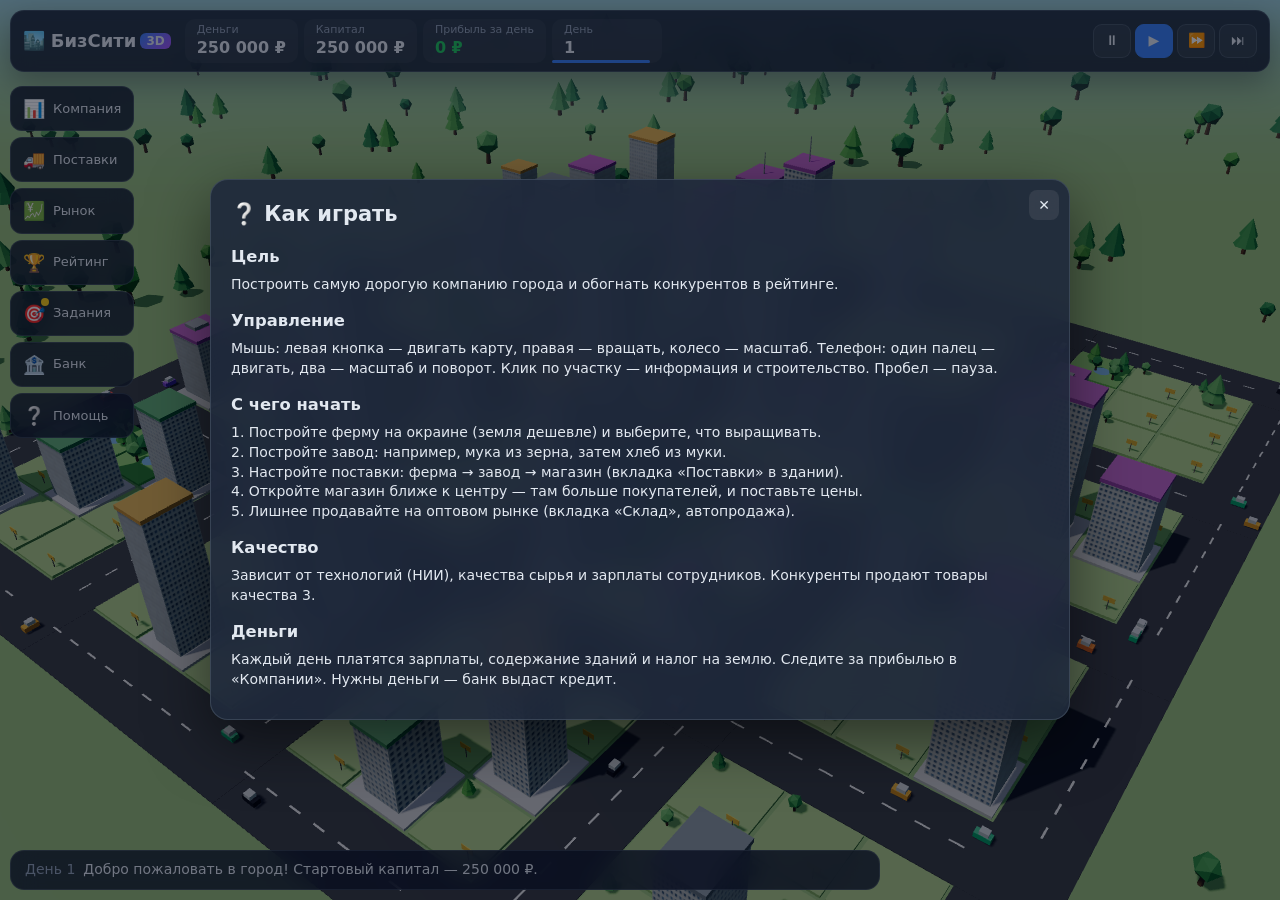
==== bizgame/index.html @ f798e778 "БизСити 3D: экономическая стратегия с 3D-городом Однопользовательская браузерная игра в духе Бизмани" ====
<!doctype html>
<html lang="ru">
<head>
  <meta charset="utf-8">
  <meta name="viewport" content="width=device-width, initial-scale=1, maximum-scale=1, user-scalable=no">
  <title>БизСити 3D — экономическая стратегия</title>
  <meta name="description" content="Браузерная экономическая стратегия в 3D: стройте фермы, заводы и магазины, налаживайте поставки и обгоните конкурентов.">
  <link rel="stylesheet" href="style.css">
  <script type="importmap">{ "imports": { "three": "./vendor/three.module.min.js" } }</script>
</head>
<body>
  <div id="app">
    <div id="scene"></div>
    <div id="badges"></div>
    <div id="labels"></div>

    <header id="topbar">
      <div class="brand">🏙️ <b>БизСити</b><span>3D</span></div>
      <div class="stats">
        <div class="stat"><small>Деньги</small><b id="money">—</b></div>
        <div class="stat"><small>Капитал</small><b id="worth">—</b></div>
        <div class="stat"><small>Прибыль за день</small><b id="profit">—</b></div>
        <div class="stat"><small>День</small><b id="day">—</b><i id="dayBar"></i></div>
      </div>
      <div class="speed" id="speed">
        <button data-speed="0" title="Пауза (пробел)">⏸</button>
        <button data-speed="1" title="Обычная скорость">▶</button>
        <button data-speed="2" title="Быстро">⏩</button>
        <button data-speed="4" title="Очень быстро">⏭</button>
      </div>
    </header>

    <nav id="menu">
      <button data-win="company" title="Компания">📊<span>Компания</span></button>
      <button data-win="contracts" title="Поставки">🚚<span>Поставки</span></button>
      <button data-win="market" title="Рынок">💹<span>Рынок</span></button>
      <button data-win="rating" title="Рейтинг">🏆<span>Рейтинг</span></button>
      <button data-win="quests" title="Задания">🎯<span>Задания</span><em id="questDot"></em></button>
      <button data-win="bank" title="Банк">🏦<span>Банк</span></button>
      <button data-win="help" title="Как играть">❔<span>Помощь</span></button>
    </nav>

    <aside id="side" hidden></aside>
    <div id="news"></div>
    <div id="toasts"></div>

    <div id="modal" hidden>
      <div class="win">
        <header><h2 id="modalTitle"></h2><button class="x" id="modalClose">✕</button></header>
        <div id="modalBody"></div>
      </div>
    </div>

    <div id="loading">Строим город…</div>
  </div>
  <script type="module" src="js/main.js"></script>
</body>
</html>
---- bizgame/style.css ----
:root {
  --panel: rgba(15, 23, 42, 0.82);
  --panel-2: rgba(30, 41, 59, 0.9);
  --line: rgba(148, 163, 184, 0.22);
  --text: #e2e8f0;
  --muted: #94a3b8;
  --accent: #3b82f6;
  --good: #22c55e;
  --bad: #f43f5e;
  --gold: #facc15;
  --radius: 14px;
  color-scheme: dark;
}
* { box-sizing: border-box; }
html, body { margin: 0; height: 100%; overflow: hidden; background: #0b1730; color: var(--text);
  font: 14px/1.4 system-ui, -apple-system, "Segoe UI", Roboto, sans-serif; -webkit-tap-highlight-color: transparent; }
button, input, select { font: inherit; color: inherit; }
#app, #scene { position: fixed; inset: 0; }
#scene canvas { display: block; touch-action: none; }
#labels, #badges { position: fixed; inset: 0; pointer-events: none; overflow: hidden; }

.glass { background: var(--panel); backdrop-filter: blur(12px); -webkit-backdrop-filter: blur(12px);
  border: 1px solid var(--line); border-radius: var(--radius); box-shadow: 0 10px 30px rgba(0,0,0,.35); }

/* верхняя панель */
#topbar { position: fixed; top: 10px; left: 10px; right: 10px; display: flex; align-items: center; gap: 14px;
  padding: 8px 12px; background: var(--panel); backdrop-filter: blur(12px); border: 1px solid var(--line);
  border-radius: var(--radius); box-shadow: 0 10px 30px rgba(0,0,0,.3); }
.brand { font-size: 18px; white-space: nowrap; }
.brand span { margin-left: 4px; padding: 1px 6px; border-radius: 6px; background: linear-gradient(135deg, #3b82f6, #a855f7); font-size: 12px; font-weight: 700; vertical-align: 2px; }
.stats { display: flex; gap: 6px; flex: 1; min-width: 0; overflow-x: auto; scrollbar-width: none; }
.stat { position: relative; padding: 3px 12px; border-radius: 10px; background: rgba(255,255,255,.04); min-width: 110px; }
.stat small { display: block; color: var(--muted); font-size: 11px; }
.stat b { font-size: 16px; font-variant-numeric: tabular-nums; white-space: nowrap; }
.stat i { position: absolute; left: 0; bottom: 0; height: 3px; border-radius: 3px; background: var(--accent); width: 0; }
.pos { color: var(--good); } .neg { color: var(--bad); }
.speed { display: flex; gap: 4px; }
.speed button { width: 38px; height: 34px; border-radius: 9px; border: 1px solid var(--line); background: rgba(255,255,255,.05); cursor: pointer; }
.speed button.on { background: var(--accent); border-color: var(--accent); }

/* меню слева */
#menu { position: fixed; left: 10px; top: 86px; display: flex; flex-direction: column; gap: 6px; }
#menu button { position: relative; display: flex; align-items: center; gap: 8px; padding: 9px 12px; border-radius: 12px; border: 1px solid var(--line);
  background: var(--panel); backdrop-filter: blur(12px); cursor: pointer; font-size: 18px; text-align: left; transition: transform .15s, background .15s; }
#menu button span { font-size: 13px; }
#menu button:hover { transform: translateX(3px); background: var(--panel-2); }
#menu em { position: absolute; top: 6px; left: 30px; width: 8px; height: 8px; border-radius: 50%; background: var(--gold); display: none; }
#menu em.on { display: block; }

/* правая панель */
#side { position: fixed; right: 10px; top: 86px; bottom: 60px; width: 380px; overflow-y: auto; padding: 16px;
  background: var(--panel); backdrop-filter: blur(14px); border: 1px solid var(--line); border-radius: var(--radius);
  box-shadow: 0 10px 30px rgba(0,0,0,.35); animation: slide .25s ease; }
@keyframes slide { from { transform: translateX(30px); opacity: 0; } }
#side h2 { margin: 0 0 2px; font-size: 20px; display: flex; align-items: center; gap: 8px; }
#side .sub { color: var(--muted); margin-bottom: 12px; }
#side .x, .win .x { position: absolute; top: 10px; right: 10px; width: 30px; height: 30px; border-radius: 8px; border: 0; background: rgba(255,255,255,.08); cursor: pointer; }
.lvl { font-size: 12px; padding: 2px 7px; border-radius: 6px; background: rgba(250,204,21,.18); color: var(--gold); }

.tabs { display: flex; gap: 4px; margin: 10px 0 12px; border-bottom: 1px solid var(--line); flex-wrap: wrap; }
.tabs button { border: 0; background: none; padding: 7px 10px; cursor: pointer; color: var(--muted); border-bottom: 2px solid transparent; }
.tabs button.on { color: var(--text); border-color: var(--accent); }

.cards { display: grid; grid-template-columns: 1fr 1fr; gap: 8px; }
.card { padding: 10px; border-radius: 12px; border: 1px solid var(--line); background: rgba(255,255,255,.04); cursor: pointer; text-align: left; transition: transform .12s, border-color .12s; }
.card:hover:not(:disabled) { transform: translateY(-2px); border-color: var(--accent); }
.card:disabled { opacity: .45; cursor: not-allowed; }
.card .ic { font-size: 26px; }
.card b { display: block; }
.card small { color: var(--muted); display: block; font-size: 12px; }
.card .price { color: var(--gold); font-weight: 600; margin-top: 4px; }

.kv { display: grid; grid-template-columns: 1fr auto; gap: 4px 12px; margin: 8px 0; }
.kv span:nth-child(odd) { color: var(--muted); }
.kv span:nth-child(even) { text-align: right; font-variant-numeric: tabular-nums; }
.box { padding: 10px 12px; border-radius: 12px; background: rgba(255,255,255,.04); border: 1px solid var(--line); margin: 10px 0; }
.box h4 { margin: 0 0 6px; font-size: 13px; color: var(--muted); font-weight: 600; text-transform: uppercase; letter-spacing: .04em; }
.row { display: flex; gap: 8px; align-items: center; margin: 6px 0; flex-wrap: wrap; }
.row > label { color: var(--muted); min-width: 90px; }
input[type=number], select, input[type=text] { background: rgba(0,0,0,.3); border: 1px solid var(--line); border-radius: 8px; padding: 6px 8px; min-width: 0; }
input[type=number] { width: 90px; }
input[type=range] { flex: 1; accent-color: var(--accent); }
select { max-width: 100%; }
.btn { padding: 8px 12px; border-radius: 10px; border: 1px solid var(--line); background: rgba(255,255,255,.07); cursor: pointer; }
.btn:hover:not(:disabled) { background: rgba(255,255,255,.13); }
.btn:disabled { opacity: .45; cursor: not-allowed; }
.btn.primary { background: var(--accent); border-color: var(--accent); }
.btn.danger { color: #fecdd3; border-color: rgba(244,63,94,.4); }
.btn.small { padding: 4px 8px; font-size: 12px; border-radius: 8px; }
.actions { display: flex; gap: 8px; flex-wrap: wrap; margin-top: 12px; }
.bar { height: 8px; border-radius: 6px; background: rgba(255,255,255,.08); overflow: hidden; }
.bar i { display: block; height: 100%; background: linear-gradient(90deg, #3b82f6, #a855f7); }
.hint { color: var(--muted); font-size: 12px; }
.warn { color: #fbbf24; font-size: 13px; }
.q { display: inline-block; min-width: 30px; padding: 0 5px; border-radius: 6px; text-align: center; font-size: 12px; font-weight: 600; }

table { width: 100%; border-collapse: collapse; font-variant-numeric: tabular-nums; }
th, td { padding: 6px 6px; border-bottom: 1px solid var(--line); text-align: left; }
th { color: var(--muted); font-weight: 500; font-size: 12px; }
td.r, th.r { text-align: right; }
tr.me td { background: rgba(59,130,246,.15); }

/* новости */
#news { position: fixed; left: 10px; bottom: 10px; right: 400px; height: 40px; overflow: hidden; padding: 0 14px; display: flex; align-items: center;
  background: var(--panel); backdrop-filter: blur(12px); border: 1px solid var(--line); border-radius: var(--radius); white-space: nowrap; }
#news .item { animation: pop .4s ease; overflow: hidden; text-overflow: ellipsis; }
#news .d { color: var(--muted); margin-right: 8px; }
@keyframes pop { from { transform: translateY(12px); opacity: 0; } }

/* всплывающие подписи и значки */
.float { position: absolute; left: 0; top: 0; font-weight: 800; font-size: 15px; color: #4ade80; text-shadow: 0 2px 6px rgba(0,0,0,.7); white-space: nowrap; }
.float.neg { color: #fb7185; } .float.info { color: #fde68a; }
.badge { position: absolute; left: 0; top: 0; transform: translate(-50%, -100%); padding: 2px 6px; border-radius: 10px; background: rgba(15,23,42,.8);
  border: 1px solid var(--line); font-size: 14px; white-space: nowrap; }
.badge.bad { border-color: #f59e0b; }

/* окна */
#modal { position: fixed; inset: 0; background: rgba(2,6,23,.5); display: grid; place-items: center; padding: 16px; }
#modal[hidden], #side[hidden] { display: none; }
.win { position: relative; width: min(860px, 100%); max-height: calc(100vh - 32px); overflow: auto; padding: 20px;
  background: var(--panel-2); backdrop-filter: blur(16px); border: 1px solid var(--line); border-radius: 18px; box-shadow: 0 20px 60px rgba(0,0,0,.5); animation: zoom .2s ease; }
@keyframes zoom { from { transform: scale(.96); opacity: 0; } }
.win h2 { margin: 0 0 14px; }
canvas.chart { width: 100%; height: 200px; display: block; }
.quest { display: flex; gap: 10px; align-items: center; padding: 10px; border-radius: 12px; background: rgba(255,255,255,.04); margin: 6px 0; }
.quest.done { opacity: .55; }
.quest .ic { font-size: 22px; }
.quest .rw { margin-left: auto; color: var(--gold); white-space: nowrap; }
.help p { margin: 6px 0 10px; } .help h3 { margin: 16px 0 4px; }

#toasts { position: fixed; top: 86px; left: 50%; transform: translateX(-50%); display: flex; flex-direction: column; gap: 6px; align-items: center; pointer-events: none; }
.toast { padding: 9px 16px; border-radius: 12px; background: var(--panel-2); border: 1px solid var(--line); box-shadow: 0 8px 24px rgba(0,0,0,.4); animation: pop .3s ease; }
.toast.err { border-color: var(--bad); }

#loading { position: fixed; inset: 0; display: grid; place-items: center; background: #0b1730; font-size: 20px; transition: opacity .5s; }

@media (max-width: 760px) {
  #topbar { top: 6px; left: 6px; right: 6px; flex-wrap: wrap; gap: 6px; padding: 6px 8px; }
  .brand { font-size: 15px; }
  .stat { min-width: 92px; padding: 2px 8px; } .stat b { font-size: 14px; }
  .stats { order: 3; flex-basis: 100%; }
  .speed { margin-left: auto; }
  #menu { top: auto; bottom: 56px; left: 6px; right: 6px; flex-direction: row; justify-content: space-between; }
  #menu button { padding: 8px; flex: 1; justify-content: center; }
  #menu button span { display: none; }
  #side { left: 6px; right: 6px; width: auto; top: auto; bottom: 106px; max-height: 58vh; }
  #news { left: 6px; right: 6px; bottom: 6px; }
  .cards { grid-template-columns: 1fr 1fr; }
}
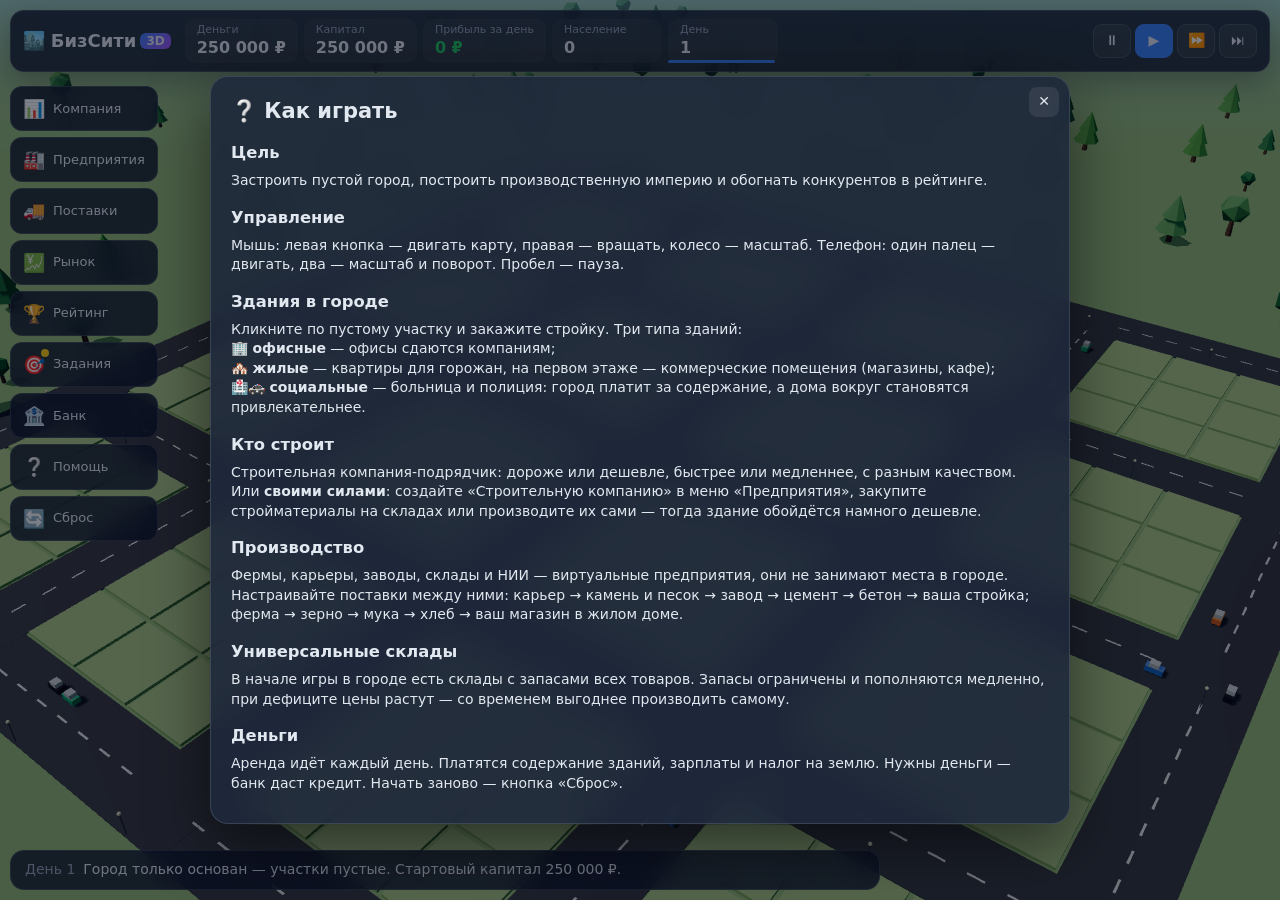
==== commit 441205ae: "БизСити 3D: пустой город, стройки подрядчиков, недвижимость и виртуальные предприятия - Город на ста" ====
--- a/bizgame/index.html
+++ b/bizgame/index.html
@@ -4,7 +4,7 @@
   <meta charset="utf-8">
   <meta name="viewport" content="width=device-width, initial-scale=1, maximum-scale=1, user-scalable=no">
   <title>БизСити 3D — экономическая стратегия</title>
-  <meta name="description" content="Браузерная экономическая стратегия в 3D: стройте фермы, заводы и магазины, налаживайте поставки и обгоните конкурентов.">
+  <meta name="description" content="Браузерная экономическая стратегия в 3D: застраивайте пустой город, стройте офисы, жилые дома, больницы и полицию, налаживайте производство.">
   <link rel="stylesheet" href="style.css">
   <script type="importmap">{ "imports": { "three": "./vendor/three.module.min.js" } }</script>
 </head>
@@ -20,6 +20,7 @@
         <div class="stat"><small>Деньги</small><b id="money">—</b></div>
         <div class="stat"><small>Капитал</small><b id="worth">—</b></div>
         <div class="stat"><small>Прибыль за день</small><b id="profit">—</b></div>
+        <div class="stat"><small>Население</small><b id="pop">—</b></div>
         <div class="stat"><small>День</small><b id="day">—</b><i id="dayBar"></i></div>
       </div>
       <div class="speed" id="speed">
@@ -32,12 +33,14 @@
 
     <nav id="menu">
       <button data-win="company" title="Компания">📊<span>Компания</span></button>
+      <button data-win="enterprises" title="Предприятия">🏭<span>Предприятия</span></button>
       <button data-win="contracts" title="Поставки">🚚<span>Поставки</span></button>
       <button data-win="market" title="Рынок">💹<span>Рынок</span></button>
       <button data-win="rating" title="Рейтинг">🏆<span>Рейтинг</span></button>
       <button data-win="quests" title="Задания">🎯<span>Задания</span><em id="questDot"></em></button>
       <button data-win="bank" title="Банк">🏦<span>Банк</span></button>
       <button data-win="help" title="Как играть">❔<span>Помощь</span></button>
+      <button data-win="reset" title="Сбросить прогресс">🔄<span>Сброс</span></button>
     </nav>
 
     <aside id="side" hidden></aside>
--- a/bizgame/style.css
+++ b/bizgame/style.css
@@ -52,7 +52,7 @@
   background: var(--panel); backdrop-filter: blur(14px); border: 1px solid var(--line); border-radius: var(--radius);
   box-shadow: 0 10px 30px rgba(0,0,0,.35); animation: slide .25s ease; }
 @keyframes slide { from { transform: translateX(30px); opacity: 0; } }
-#side h2 { margin: 0 0 2px; font-size: 20px; display: flex; align-items: center; gap: 8px; }
+#side h2 { margin: 0 0 2px; padding-right: 36px; font-size: 20px; display: flex; align-items: center; gap: 8px; flex-wrap: wrap; }
 #side .sub { color: var(--muted); margin-bottom: 12px; }
 #side .x, .win .x { position: absolute; top: 10px; right: 10px; width: 30px; height: 30px; border-radius: 8px; border: 0; background: rgba(255,255,255,.08); cursor: pointer; }
 .lvl { font-size: 12px; padding: 2px 7px; border-radius: 6px; background: rgba(250,204,21,.18); color: var(--gold); }
@@ -68,7 +68,22 @@
 .card .ic { font-size: 26px; }
 .card b { display: block; }
 .card small { color: var(--muted); display: block; font-size: 12px; }
-.card .price { color: var(--gold); font-weight: 600; margin-top: 4px; }
+.card .price { color: var(--gold); font-weight: 600; margin: 4px 0 6px; }
+.card select { width: 100%; margin-top: 6px; font-size: 12px; }
+div.card { cursor: default; }
+.cat { margin: 8px 0; } .cat small { display: block; color: var(--muted); font-size: 12px; margin-bottom: 4px; }
+.chips { display: flex; flex-wrap: wrap; gap: 6px; }
+.chip { padding: 6px 10px; border-radius: 999px; border: 1px solid var(--line); background: rgba(255,255,255,.05); cursor: pointer; }
+.chip.on { background: var(--accent); border-color: var(--accent); }
+.contractor { display: flex; gap: 10px; align-items: flex-start; padding: 8px 10px; margin: 6px 0; border-radius: 12px; border: 1px solid var(--line); cursor: pointer; }
+.contractor.on { border-color: var(--accent); background: rgba(59,130,246,.12); }
+.contractor > div:nth-of-type(1) { flex: 1; min-width: 0; }
+.contractor small { display: block; color: var(--muted); font-size: 12px; }
+.contractor .r { text-align: right; white-space: nowrap; }
+.contractor input { margin-top: 4px; accent-color: var(--accent); }
+.stars { color: var(--gold); font-size: 12px; letter-spacing: 1px; }
+.mats { display: flex; flex-wrap: wrap; gap: 4px 10px; margin: 4px 0; font-size: 12px; }
+a { color: #93c5fd; }
 
 .kv { display: grid; grid-template-columns: 1fr auto; gap: 4px 12px; margin: 8px 0; }
 .kv span:nth-child(odd) { color: var(--muted); }
@@ -141,7 +156,8 @@
   .stats { order: 3; flex-basis: 100%; }
   .speed { margin-left: auto; }
   #menu { top: auto; bottom: 56px; left: 6px; right: 6px; flex-direction: row; justify-content: space-between; }
-  #menu button { padding: 8px; flex: 1; justify-content: center; }
+  #menu { gap: 3px; }
+  #menu button { padding: 7px 0; flex: 1 1 0; min-width: 0; justify-content: center; font-size: 16px; }
   #menu button span { display: none; }
   #side { left: 6px; right: 6px; width: auto; top: auto; bottom: 106px; max-height: 58vh; }
   #news { left: 6px; right: 6px; bottom: 6px; }
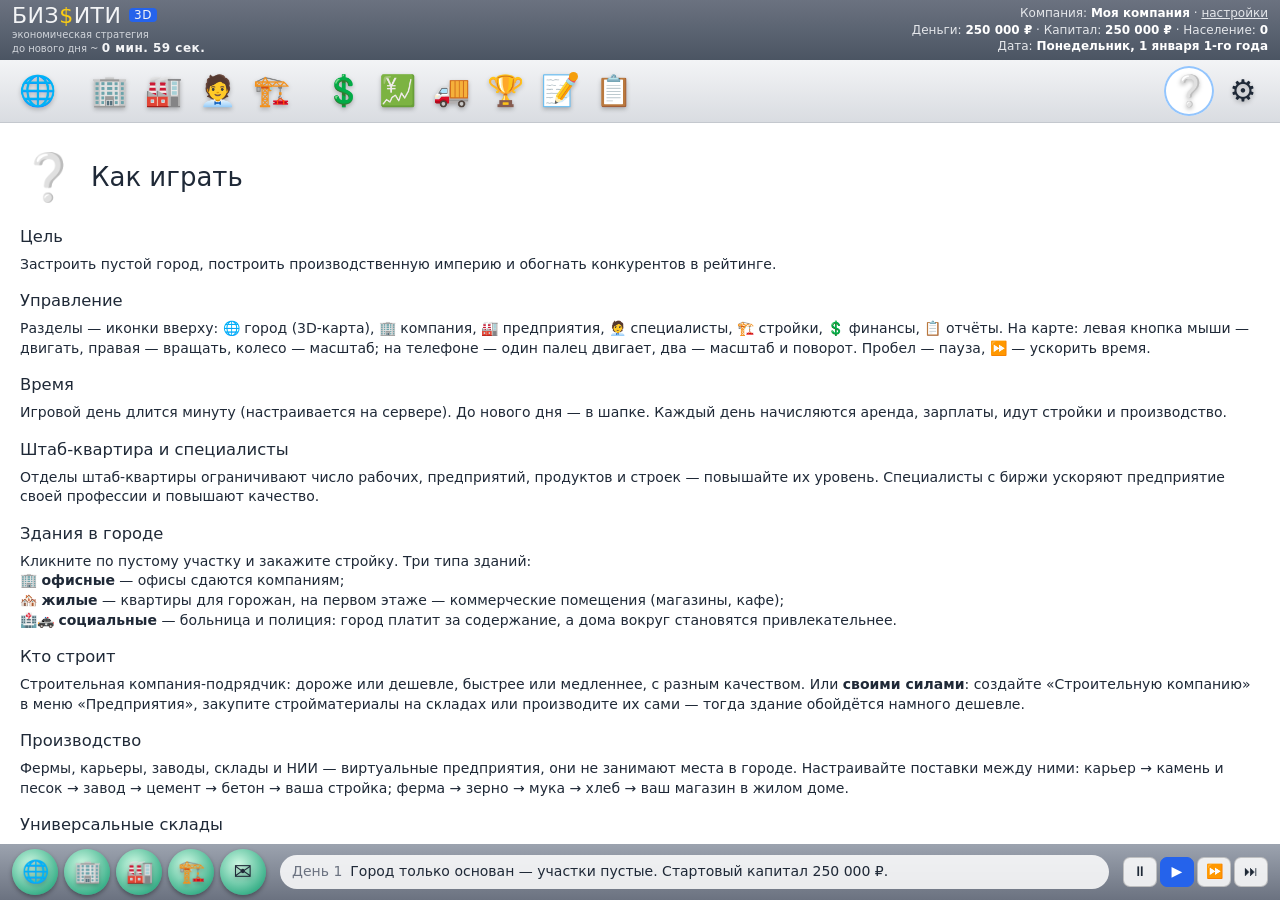
==== commit d2a7a7c4: "БизСити 3D: интерфейс в стиле Бизмании, отчёты, специалисты, длина дня в настройках сервера - Главны" ====
--- a/bizgame/index.html
+++ b/bizgame/index.html
@@ -10,49 +10,61 @@
 </head>
 <body>
   <div id="app">
-    <div id="scene"></div>
-    <div id="badges"></div>
-    <div id="labels"></div>
+    <header id="hdr">
+      <div class="logo">
+        <b>БИЗ<span>$</span>ИТИ <i>3D</i></b>
+        <small>экономическая стратегия</small>
+        <small>до нового дня ~ <b id="dayLeft">—</b></small>
+      </div>
+      <div class="who">
+        <div>Компания: <b id="hdrCompany">—</b> · <a href="#" data-page="settings">настройки</a></div>
+        <div>Деньги: <b id="money">—</b> · Капитал: <b id="worth">—</b> · Население: <b id="pop">—</b></div>
+        <div>Дата: <b id="date">—</b></div>
+      </div>
+    </header>
 
-    <header id="topbar">
-      <div class="brand">🏙️ <b>БизСити</b><span>3D</span></div>
-      <div class="stats">
-        <div class="stat"><small>Деньги</small><b id="money">—</b></div>
-        <div class="stat"><small>Капитал</small><b id="worth">—</b></div>
-        <div class="stat"><small>Прибыль за день</small><b id="profit">—</b></div>
-        <div class="stat"><small>Население</small><b id="pop">—</b></div>
-        <div class="stat"><small>День</small><b id="day">—</b><i id="dayBar"></i></div>
+    <nav id="toolbar">
+      <button data-page="city" title="Город (3D)"><i>🌐</i></button>
+      <span class="sep"></span>
+      <button data-page="company" data-tab="main" title="Компания"><i>🏢</i></button>
+      <button data-page="company" data-tab="ent" title="Предприятия"><i>🏭</i></button>
+      <button data-page="company" data-tab="staff" title="Специалисты"><i>🧑‍💼</i></button>
+      <button data-page="builds" title="Стройки"><i>🏗️</i></button>
+      <span class="sep"></span>
+      <button data-page="company" data-tab="finance" title="Финансы"><i>💲</i></button>
+      <button data-page="market" title="Рынок"><i>💹</i></button>
+      <button data-page="contracts" title="Поставки"><i>🚚</i></button>
+      <button data-page="rating" title="Рейтинг"><i>🏆</i></button>
+      <button data-page="quests" title="Задания"><i>📝</i><em id="questDot"></em></button>
+      <button data-page="company" data-tab="reports" title="Отчёты"><i>📋</i></button>
+      <span class="grow"></span>
+      <button data-page="help" title="Как играть"><i>❔</i></button>
+      <button data-page="settings" title="Настройки"><i>⚙️</i></button>
+    </nav>
+
+    <main id="main">
+      <div id="cityHolder" hidden>
+        <div id="cityView"><div id="scene"></div><div id="badges"></div><div id="labels"></div></div>
       </div>
+      <section id="page"><div id="pageBody"></div></section>
+      <aside id="side" hidden></aside>
+      <div id="toasts"></div>
+    </main>
+
+    <footer id="bottombar">
+      <button data-page="city" title="Город"><i>🌐</i></button>
+      <button data-page="company" data-tab="main" title="Компания"><i>🏢</i></button>
+      <button data-page="company" data-tab="ent" title="Предприятия"><i>🏭</i></button>
+      <button data-page="builds" title="Стройки"><i>🏗️</i></button>
+      <button data-page="company" data-tab="reports" title="Новости и отчёты"><i>✉️</i></button>
+      <div id="news"></div>
       <div class="speed" id="speed">
         <button data-speed="0" title="Пауза (пробел)">⏸</button>
         <button data-speed="1" title="Обычная скорость">▶</button>
-        <button data-speed="2" title="Быстро">⏩</button>
-        <button data-speed="4" title="Очень быстро">⏭</button>
+        <button data-speed="2" title="Быстрее ×2">⏩</button>
+        <button data-speed="4" title="Быстрее ×4">⏭</button>
       </div>
-    </header>
-
-    <nav id="menu">
-      <button data-win="company" title="Компания">📊<span>Компания</span></button>
-      <button data-win="enterprises" title="Предприятия">🏭<span>Предприятия</span></button>
-      <button data-win="contracts" title="Поставки">🚚<span>Поставки</span></button>
-      <button data-win="market" title="Рынок">💹<span>Рынок</span></button>
-      <button data-win="rating" title="Рейтинг">🏆<span>Рейтинг</span></button>
-      <button data-win="quests" title="Задания">🎯<span>Задания</span><em id="questDot"></em></button>
-      <button data-win="bank" title="Банк">🏦<span>Банк</span></button>
-      <button data-win="help" title="Как играть">❔<span>Помощь</span></button>
-      <button data-win="reset" title="Сбросить прогресс">🔄<span>Сброс</span></button>
-    </nav>
-
-    <aside id="side" hidden></aside>
-    <div id="news"></div>
-    <div id="toasts"></div>
-
-    <div id="modal" hidden>
-      <div class="win">
-        <header><h2 id="modalTitle"></h2><button class="x" id="modalClose">✕</button></header>
-        <div id="modalBody"></div>
-      </div>
-    </div>
+    </footer>
 
     <div id="loading">Строим город…</div>
   </div>
--- a/bizgame/style.css
+++ b/bizgame/style.css
@@ -1,165 +1,260 @@
 :root {
-  --panel: rgba(15, 23, 42, 0.82);
-  --panel-2: rgba(30, 41, 59, 0.9);
-  --line: rgba(148, 163, 184, 0.22);
-  --text: #e2e8f0;
-  --muted: #94a3b8;
-  --accent: #3b82f6;
-  --good: #22c55e;
-  --bad: #f43f5e;
-  --gold: #facc15;
-  --radius: 14px;
-  color-scheme: dark;
+  --bg: #eef0f3;
+  --panel: #ffffff;
+  --panel-2: #f6f7f9;
+  --line: #dfe3e8;
+  --text: #1f2937;
+  --muted: #6b7280;
+  --accent: #2563eb;
+  --good: #16a34a;
+  --bad: #dc2626;
+  --gold: #b7791f;
+  --radius: 10px;
+  color-scheme: light;
 }
 * { box-sizing: border-box; }
-html, body { margin: 0; height: 100%; overflow: hidden; background: #0b1730; color: var(--text);
+html, body { margin: 0; height: 100%; overflow: hidden; background: var(--bg); color: var(--text);
   font: 14px/1.4 system-ui, -apple-system, "Segoe UI", Roboto, sans-serif; -webkit-tap-highlight-color: transparent; }
 button, input, select { font: inherit; color: inherit; }
-#app, #scene { position: fixed; inset: 0; }
+a { color: #1d4ed8; }
+#app { position: fixed; inset: 0; display: grid; grid-template-rows: auto auto 1fr auto; }
+.pos { color: var(--good); } .neg { color: var(--bad); }
+
+/* ---------- шапка ---------- */
+#hdr { display: flex; justify-content: space-between; align-items: center; gap: 12px; padding: 4px 12px;
+  background: linear-gradient(#6b7280, #4b5563); color: #e5e7eb; font-size: 12px; }
+.logo b { display: block; font-size: 22px; line-height: 1.1; font-weight: 300; letter-spacing: .5px; color: #f3f4f6; }
+.logo b span { color: #facc15; } .logo b i { font-style: normal; font-size: 12px; padding: 0 5px; border-radius: 4px; background: #2563eb; vertical-align: 4px; }
+.logo small { display: block; color: #d1d5db; }
+.logo small b { display: inline; font-size: 12px; font-weight: 700; }
+.who { text-align: right; } .who b { color: #fff; } .who a { color: #e5e7eb; }
+
+/* ---------- панель иконок ---------- */
+#toolbar { display: flex; align-items: center; gap: 4px; padding: 6px 12px; overflow-x: auto; scrollbar-width: none;
+  background: linear-gradient(#f3f4f6, #d9dce1); border-bottom: 1px solid #c4c8ce; }
+#toolbar button, #bottombar > button { position: relative; flex: none; width: 50px; height: 50px; border: 0; border-radius: 50%; background: transparent; cursor: pointer; transition: transform .15s, background .15s; }
+#toolbar button i, #bottombar > button i { font-style: normal; font-size: 30px; filter: drop-shadow(0 2px 2px rgba(0,0,0,.25)); }
+#toolbar button:hover { transform: translateY(-2px); background: rgba(255,255,255,.6); }
+#toolbar button.on { background: #fff; box-shadow: inset 0 0 0 2px #93c5fd; }
+#toolbar .sep { width: 14px; flex: none; } #toolbar .grow { flex: 1; }
+#questDot { position: absolute; top: 6px; right: 6px; width: 9px; height: 9px; border-radius: 50%; background: #f59e0b; display: none; }
+#questDot.on { display: block; }
+
+/* ---------- основная область ---------- */
+#main { position: relative; overflow: hidden; background: #fff; }
+#cityHolder { display: none; }
+#cityView { position: absolute; inset: 0; background: #9fd3f0; }
+#scene { position: absolute; inset: 0; }
 #scene canvas { display: block; touch-action: none; }
-#labels, #badges { position: fixed; inset: 0; pointer-events: none; overflow: hidden; }
-
-.glass { background: var(--panel); backdrop-filter: blur(12px); -webkit-backdrop-filter: blur(12px);
-  border: 1px solid var(--line); border-radius: var(--radius); box-shadow: 0 10px 30px rgba(0,0,0,.35); }
-
-/* верхняя панель */
-#topbar { position: fixed; top: 10px; left: 10px; right: 10px; display: flex; align-items: center; gap: 14px;
-  padding: 8px 12px; background: var(--panel); backdrop-filter: blur(12px); border: 1px solid var(--line);
-  border-radius: var(--radius); box-shadow: 0 10px 30px rgba(0,0,0,.3); }
-.brand { font-size: 18px; white-space: nowrap; }
-.brand span { margin-left: 4px; padding: 1px 6px; border-radius: 6px; background: linear-gradient(135deg, #3b82f6, #a855f7); font-size: 12px; font-weight: 700; vertical-align: 2px; }
-.stats { display: flex; gap: 6px; flex: 1; min-width: 0; overflow-x: auto; scrollbar-width: none; }
-.stat { position: relative; padding: 3px 12px; border-radius: 10px; background: rgba(255,255,255,.04); min-width: 110px; }
-.stat small { display: block; color: var(--muted); font-size: 11px; }
-.stat b { font-size: 16px; font-variant-numeric: tabular-nums; white-space: nowrap; }
-.stat i { position: absolute; left: 0; bottom: 0; height: 3px; border-radius: 3px; background: var(--accent); width: 0; }
-.pos { color: var(--good); } .neg { color: var(--bad); }
-.speed { display: flex; gap: 4px; }
-.speed button { width: 38px; height: 34px; border-radius: 9px; border: 1px solid var(--line); background: rgba(255,255,255,.05); cursor: pointer; }
-.speed button.on { background: var(--accent); border-color: var(--accent); }
-
-/* меню слева */
-#menu { position: fixed; left: 10px; top: 86px; display: flex; flex-direction: column; gap: 6px; }
-#menu button { position: relative; display: flex; align-items: center; gap: 8px; padding: 9px 12px; border-radius: 12px; border: 1px solid var(--line);
-  background: var(--panel); backdrop-filter: blur(12px); cursor: pointer; font-size: 18px; text-align: left; transition: transform .15s, background .15s; }
-#menu button span { font-size: 13px; }
-#menu button:hover { transform: translateX(3px); background: var(--panel-2); }
-#menu em { position: absolute; top: 6px; left: 30px; width: 8px; height: 8px; border-radius: 50%; background: var(--gold); display: none; }
-#menu em.on { display: block; }
-
-/* правая панель */
-#side { position: fixed; right: 10px; top: 86px; bottom: 60px; width: 380px; overflow-y: auto; padding: 16px;
-  background: var(--panel); backdrop-filter: blur(14px); border: 1px solid var(--line); border-radius: var(--radius);
-  box-shadow: 0 10px 30px rgba(0,0,0,.35); animation: slide .25s ease; }
+#labels, #badges { position: absolute; inset: 0; pointer-events: none; overflow: hidden; }
+#page { position: absolute; inset: 0; overflow-y: auto; background: var(--panel); }
+#page[hidden], #side[hidden] { display: none; }
+#pageBody { max-width: 1400px; margin: 0 auto; padding: 18px 20px 40px; animation: fade .2s ease; }
+@keyframes fade { from { opacity: 0; } }
+.page-title { display: flex; align-items: center; gap: 14px; margin: 4px 0 14px; }
+.page-title .big { font-size: 46px; }
+.page-title h1 { margin: 0; font-size: 26px; font-weight: 400; }
+.page-title .acts { margin-left: auto; display: flex; gap: 8px; }
+h3 { margin: 18px 0 8px; font-weight: 500; }
+
+/* вкладки в стиле папок */
+.ftabs { display: flex; gap: 4px; border-bottom: 1px solid #b8bec6; padding-left: 10px; margin-bottom: 16px; overflow-x: auto; scrollbar-width: none; }
+.ftabs button { flex: none; padding: 7px 22px; border: 1px solid #b8bec6; border-bottom: 0; border-radius: 10px 10px 0 0; background: linear-gradient(#f3f4f6, #d6d9de); cursor: pointer; color: #374151; margin-bottom: -1px; }
+.ftabs button.on { background: #fff; position: relative; z-index: 1; }
+
+/* ---------- страница компании ---------- */
+.co-grid { display: grid; grid-template-columns: minmax(280px, 340px) minmax(0, 1fr) 240px; gap: 18px 28px; align-items: start; }
+.statlist { display: grid; grid-template-columns: 1fr auto; gap: 14px 16px; padding: 8px 0; }
+.statlist span:nth-child(even) { text-align: right; font-variant-numeric: tabular-nums; }
+.statlist small { color: var(--muted); font-size: 11px; margin-left: 4px; }
+.co-center { display: grid; grid-template-columns: minmax(220px, 300px) minmax(0, 1fr); gap: 18px 28px; align-items: center; }
+.chart-box { border: 1px solid #b8bec6; background: #f8f9fb; padding: 4px; }
+canvas.chart { width: 100%; height: 160px; display: block; }
+.profile { text-align: center; font-size: 12px; color: var(--muted); }
+.profile .ava { width: 84px; height: 84px; margin: 8px auto 4px; border-radius: 50%; display: grid; place-items: center; font-size: 52px; background: radial-gradient(#fde68a, #f59e0b); box-shadow: 0 3px 8px rgba(0,0,0,.25); }
+.profile .eff { display: inline-block; width: 110px; height: 8px; border-radius: 4px; background: #e5e7eb; overflow: hidden; vertical-align: middle; }
+.profile .eff i { display: block; height: 100%; background: #22c55e; }
+.star { display: inline-grid; place-items: center; width: 40px; height: 40px; font-weight: 700; font-size: 14px; color: #7c2d12;
+  background: radial-gradient(circle at 40% 35%, #fde68a, #f59e0b); clip-path: polygon(50% 0, 61% 35%, 98% 35%, 68% 57%, 79% 91%, 50% 70%, 21% 91%, 32% 57%, 2% 35%, 39% 35%); }
+.hq h2 { font-weight: 300; font-size: 26px; margin: 14px 0 8px; padding-bottom: 8px; border-bottom: 1px solid #9ca3af; }
+.dept { display: flex; gap: 12px; align-items: center; margin: 12px 0; }
+.dept .nm { color: #9a3412; font-weight: 600; }
+.dept .lim { font-weight: 600; font-size: 13px; }
+.dept > div { flex: 1; min-width: 0; }
+.dept .btn { flex: none; white-space: nowrap; }
+.city-row { display: flex; align-items: center; gap: 18px; padding: 8px 12px; background: #e9ecef; border-radius: 4px; flex-wrap: wrap; }
+.city-row .nm { flex: 1; color: #1d4ed8; }
+.city-row span { white-space: nowrap; }
+.icons { display: flex; flex-wrap: wrap; gap: 6px; padding: 10px 6px; }
+.tile { position: relative; width: 52px; height: 52px; display: grid; place-items: center; font-size: 34px; border: 0; background: none; cursor: pointer; border-radius: 8px; transition: transform .12s; }
+.tile:hover { transform: translateY(-3px); background: #f3f4f6; }
+.tile .n { position: absolute; top: 0; left: 0; min-width: 18px; height: 18px; padding: 0 4px; border-radius: 9px; background: #7c3aed; color: #fff; font-size: 11px; font-weight: 700; line-height: 18px; }
+.tile .w { position: absolute; bottom: 0; right: 0; font-size: 14px; }
+.medals { display: flex; gap: 10px; justify-content: center; flex-wrap: wrap; }
+.medal { width: 52px; height: 52px; border-radius: 50%; display: grid; place-items: center; font-weight: 700; color: #4b5563; font-size: 13px;
+  background: radial-gradient(circle at 40% 35%, #fff7d6, #e5c76b); border: 3px solid #d6b85a; box-shadow: 0 2px 4px rgba(0,0,0,.2); }
+.medal.v { background: radial-gradient(circle at 40% 35%, #f3e8ff, #c4b5fd); border-color: #a78bfa; }
+.medal.c { background: radial-gradient(circle at 40% 35%, #ffedd5, #fdba74); border-color: #f97316; }
+.medal small { display: block; font-size: 10px; font-weight: 400; }
+
+/* ---------- боковая панель (участок, здание, предприятие) ---------- */
+#side { position: absolute; right: 10px; top: 10px; bottom: 10px; width: 390px; overflow-y: auto; padding: 16px; z-index: 5;
+  background: var(--panel); border: 1px solid var(--line); border-radius: var(--radius); box-shadow: 0 10px 30px rgba(0,0,0,.3); animation: slide .2s ease; }
 @keyframes slide { from { transform: translateX(30px); opacity: 0; } }
-#side h2 { margin: 0 0 2px; padding-right: 36px; font-size: 20px; display: flex; align-items: center; gap: 8px; flex-wrap: wrap; }
+#side h2 { margin: 0 0 2px; padding-right: 36px; font-size: 20px; display: flex; align-items: center; gap: 8px; flex-wrap: wrap; font-weight: 500; }
 #side .sub { color: var(--muted); margin-bottom: 12px; }
-#side .x, .win .x { position: absolute; top: 10px; right: 10px; width: 30px; height: 30px; border-radius: 8px; border: 0; background: rgba(255,255,255,.08); cursor: pointer; }
-.lvl { font-size: 12px; padding: 2px 7px; border-radius: 6px; background: rgba(250,204,21,.18); color: var(--gold); }
+#side .x { position: absolute; top: 10px; right: 10px; width: 30px; height: 30px; border-radius: 8px; border: 0; background: #f1f5f9; cursor: pointer; }
+.lvl { font-size: 12px; padding: 2px 7px; border-radius: 6px; background: #fef3c7; color: #92400e; }
 
 .tabs { display: flex; gap: 4px; margin: 10px 0 12px; border-bottom: 1px solid var(--line); flex-wrap: wrap; }
 .tabs button { border: 0; background: none; padding: 7px 10px; cursor: pointer; color: var(--muted); border-bottom: 2px solid transparent; }
 .tabs button.on { color: var(--text); border-color: var(--accent); }
 
-.cards { display: grid; grid-template-columns: 1fr 1fr; gap: 8px; }
-.card { padding: 10px; border-radius: 12px; border: 1px solid var(--line); background: rgba(255,255,255,.04); cursor: pointer; text-align: left; transition: transform .12s, border-color .12s; }
-.card:hover:not(:disabled) { transform: translateY(-2px); border-color: var(--accent); }
-.card:disabled { opacity: .45; cursor: not-allowed; }
-.card .ic { font-size: 26px; }
+.cards { display: grid; grid-template-columns: repeat(auto-fill, minmax(200px, 1fr)); gap: 10px; }
+.card { padding: 12px; border-radius: 10px; border: 1px solid var(--line); background: var(--panel-2); text-align: left; }
+.card .ic { font-size: 30px; }
 .card b { display: block; }
 .card small { color: var(--muted); display: block; font-size: 12px; }
 .card .price { color: var(--gold); font-weight: 600; margin: 4px 0 6px; }
 .card select { width: 100%; margin-top: 6px; font-size: 12px; }
-div.card { cursor: default; }
 .cat { margin: 8px 0; } .cat small { display: block; color: var(--muted); font-size: 12px; margin-bottom: 4px; }
 .chips { display: flex; flex-wrap: wrap; gap: 6px; }
-.chip { padding: 6px 10px; border-radius: 999px; border: 1px solid var(--line); background: rgba(255,255,255,.05); cursor: pointer; }
-.chip.on { background: var(--accent); border-color: var(--accent); }
-.contractor { display: flex; gap: 10px; align-items: flex-start; padding: 8px 10px; margin: 6px 0; border-radius: 12px; border: 1px solid var(--line); cursor: pointer; }
-.contractor.on { border-color: var(--accent); background: rgba(59,130,246,.12); }
+.chip { padding: 6px 10px; border-radius: 999px; border: 1px solid var(--line); background: #fff; cursor: pointer; }
+.chip.on { background: var(--accent); border-color: var(--accent); color: #fff; }
+.contractor { display: flex; gap: 10px; align-items: flex-start; padding: 8px 10px; margin: 6px 0; border-radius: 10px; border: 1px solid var(--line); cursor: pointer; background: #fff; }
+.contractor.on { border-color: var(--accent); background: #eff6ff; }
 .contractor > div:nth-of-type(1) { flex: 1; min-width: 0; }
 .contractor small { display: block; color: var(--muted); font-size: 12px; }
 .contractor .r { text-align: right; white-space: nowrap; }
 .contractor input { margin-top: 4px; accent-color: var(--accent); }
-.stars { color: var(--gold); font-size: 12px; letter-spacing: 1px; }
+.stars { color: #f59e0b; font-size: 12px; letter-spacing: 1px; }
 .mats { display: flex; flex-wrap: wrap; gap: 4px 10px; margin: 4px 0; font-size: 12px; }
-a { color: #93c5fd; }
 
 .kv { display: grid; grid-template-columns: 1fr auto; gap: 4px 12px; margin: 8px 0; }
 .kv span:nth-child(odd) { color: var(--muted); }
 .kv span:nth-child(even) { text-align: right; font-variant-numeric: tabular-nums; }
-.box { padding: 10px 12px; border-radius: 12px; background: rgba(255,255,255,.04); border: 1px solid var(--line); margin: 10px 0; }
-.box h4 { margin: 0 0 6px; font-size: 13px; color: var(--muted); font-weight: 600; text-transform: uppercase; letter-spacing: .04em; }
+.box { padding: 10px 12px; border-radius: 10px; background: var(--panel-2); border: 1px solid var(--line); margin: 10px 0; }
+.box h4 { margin: 0 0 6px; font-size: 12px; color: var(--muted); font-weight: 600; text-transform: uppercase; letter-spacing: .04em; }
 .row { display: flex; gap: 8px; align-items: center; margin: 6px 0; flex-wrap: wrap; }
 .row > label { color: var(--muted); min-width: 90px; }
-input[type=number], select, input[type=text] { background: rgba(0,0,0,.3); border: 1px solid var(--line); border-radius: 8px; padding: 6px 8px; min-width: 0; }
+input[type=number], select, input[type=text] { background: #fff; border: 1px solid #cbd5e1; border-radius: 6px; padding: 5px 8px; min-width: 0; }
 input[type=number] { width: 90px; }
 input[type=range] { flex: 1; accent-color: var(--accent); }
 select { max-width: 100%; }
-.btn { padding: 8px 12px; border-radius: 10px; border: 1px solid var(--line); background: rgba(255,255,255,.07); cursor: pointer; }
-.btn:hover:not(:disabled) { background: rgba(255,255,255,.13); }
+.btn { padding: 7px 12px; border-radius: 8px; border: 1px solid #cbd5e1; background: linear-gradient(#fff, #eef0f3); cursor: pointer; }
+.btn:hover:not(:disabled) { background: #fff; border-color: #94a3b8; }
 .btn:disabled { opacity: .45; cursor: not-allowed; }
-.btn.primary { background: var(--accent); border-color: var(--accent); }
-.btn.danger { color: #fecdd3; border-color: rgba(244,63,94,.4); }
-.btn.small { padding: 4px 8px; font-size: 12px; border-radius: 8px; }
+.btn.primary { background: var(--accent); border-color: var(--accent); color: #fff; }
+.btn.danger { color: var(--bad); border-color: #fca5a5; }
+.btn.small { padding: 3px 8px; font-size: 12px; border-radius: 6px; }
 .actions { display: flex; gap: 8px; flex-wrap: wrap; margin-top: 12px; }
-.bar { height: 8px; border-radius: 6px; background: rgba(255,255,255,.08); overflow: hidden; }
-.bar i { display: block; height: 100%; background: linear-gradient(90deg, #3b82f6, #a855f7); }
+.bar { height: 8px; border-radius: 6px; background: #e5e7eb; overflow: hidden; }
+.bar i { display: block; height: 100%; background: linear-gradient(90deg, #3b82f6, #8b5cf6); }
 .hint { color: var(--muted); font-size: 12px; }
-.warn { color: #fbbf24; font-size: 13px; }
+.warn { color: #b45309; font-size: 13px; }
 .q { display: inline-block; min-width: 30px; padding: 0 5px; border-radius: 6px; text-align: center; font-size: 12px; font-weight: 600; }
 
 table { width: 100%; border-collapse: collapse; font-variant-numeric: tabular-nums; }
 th, td { padding: 6px 6px; border-bottom: 1px solid var(--line); text-align: left; }
-th { color: var(--muted); font-weight: 500; font-size: 12px; }
+th { color: var(--muted); font-weight: 500; font-size: 12px; background: #f8fafc; }
 td.r, th.r { text-align: right; }
-tr.me td { background: rgba(59,130,246,.15); }
-
-/* новости */
-#news { position: fixed; left: 10px; bottom: 10px; right: 400px; height: 40px; overflow: hidden; padding: 0 14px; display: flex; align-items: center;
-  background: var(--panel); backdrop-filter: blur(12px); border: 1px solid var(--line); border-radius: var(--radius); white-space: nowrap; }
-#news .item { animation: pop .4s ease; overflow: hidden; text-overflow: ellipsis; }
-#news .d { color: var(--muted); margin-right: 8px; }
-@keyframes pop { from { transform: translateY(12px); opacity: 0; } }
-
-/* всплывающие подписи и значки */
-.float { position: absolute; left: 0; top: 0; font-weight: 800; font-size: 15px; color: #4ade80; text-shadow: 0 2px 6px rgba(0,0,0,.7); white-space: nowrap; }
-.float.neg { color: #fb7185; } .float.info { color: #fde68a; }
-.badge { position: absolute; left: 0; top: 0; transform: translate(-50%, -100%); padding: 2px 6px; border-radius: 10px; background: rgba(15,23,42,.8);
-  border: 1px solid var(--line); font-size: 14px; white-space: nowrap; }
-.badge.bad { border-color: #f59e0b; }
-
-/* окна */
-#modal { position: fixed; inset: 0; background: rgba(2,6,23,.5); display: grid; place-items: center; padding: 16px; }
-#modal[hidden], #side[hidden] { display: none; }
-.win { position: relative; width: min(860px, 100%); max-height: calc(100vh - 32px); overflow: auto; padding: 20px;
-  background: var(--panel-2); backdrop-filter: blur(16px); border: 1px solid var(--line); border-radius: 18px; box-shadow: 0 20px 60px rgba(0,0,0,.5); animation: zoom .2s ease; }
-@keyframes zoom { from { transform: scale(.96); opacity: 0; } }
-.win h2 { margin: 0 0 14px; }
-canvas.chart { width: 100%; height: 200px; display: block; }
-.quest { display: flex; gap: 10px; align-items: center; padding: 10px; border-radius: 12px; background: rgba(255,255,255,.04); margin: 6px 0; }
+tr.me td { background: #eff6ff; }
+.twocol { display: grid; grid-template-columns: 1fr 1fr; gap: 24px; }
+
+.quest { display: flex; gap: 10px; align-items: center; padding: 10px; border-radius: 10px; background: var(--panel-2); margin: 6px 0; }
 .quest.done { opacity: .55; }
 .quest .ic { font-size: 22px; }
 .quest .rw { margin-left: auto; color: var(--gold); white-space: nowrap; }
 .help p { margin: 6px 0 10px; } .help h3 { margin: 16px 0 4px; }
-
-#toasts { position: fixed; top: 86px; left: 50%; transform: translateX(-50%); display: flex; flex-direction: column; gap: 6px; align-items: center; pointer-events: none; }
-.toast { padding: 9px 16px; border-radius: 12px; background: var(--panel-2); border: 1px solid var(--line); box-shadow: 0 8px 24px rgba(0,0,0,.4); animation: pop .3s ease; }
-.toast.err { border-color: var(--bad); }
-
-#loading { position: fixed; inset: 0; display: grid; place-items: center; background: #0b1730; font-size: 20px; transition: opacity .5s; }
-
+.news-list div { padding: 5px 0; border-bottom: 1px solid var(--line); } .news-list b { color: var(--muted); font-weight: 400; margin-right: 8px; }
+
+/* ---------- нижняя панель ---------- */
+#bottombar { display: flex; align-items: center; gap: 6px; padding: 5px 12px; background: linear-gradient(#9ca3af, #6b7280); }
+#bottombar > button { width: 46px; height: 46px; background: radial-gradient(circle at 40% 35%, #d1fae5, #059669); box-shadow: 0 2px 4px rgba(0,0,0,.35); }
+#bottombar > button i { font-size: 22px; }
+#bottombar > button:hover { transform: translateY(-2px); }
+#news { flex: 1; min-width: 0; margin: 0 8px; padding: 0 12px; height: 34px; display: flex; align-items: center; border-radius: 17px; background: rgba(255,255,255,.85); white-space: nowrap; overflow: hidden; }
+#news .item { overflow: hidden; text-overflow: ellipsis; animation: pop .4s ease; }
+#news .d { color: var(--muted); margin-right: 8px; }
+@keyframes pop { from { transform: translateY(10px); opacity: 0; } }
+.speed { display: flex; gap: 3px; }
+.speed button { width: 34px; height: 30px; border-radius: 7px; border: 1px solid rgba(0,0,0,.2); background: rgba(255,255,255,.85); cursor: pointer; }
+.speed button.on { background: var(--accent); color: #fff; border-color: var(--accent); }
+
+/* ---------- город: подписи и значки ---------- */
+.float { position: absolute; left: 0; top: 0; font-weight: 800; font-size: 15px; color: #4ade80; text-shadow: 0 2px 6px rgba(0,0,0,.7); white-space: nowrap; }
+.float.neg { color: #fb7185; } .float.info { color: #fde68a; }
+.badge { position: absolute; left: 0; top: 0; transform: translate(-50%, -100%); padding: 2px 6px; border-radius: 10px; background: rgba(255,255,255,.92);
+  border: 1px solid #cbd5e1; font-size: 13px; white-space: nowrap; color: #1f2937; }
+.badge.bad { border-color: #f59e0b; background: #fffbeb; }
+
+#toasts { position: absolute; top: 12px; left: 50%; transform: translateX(-50%); display: flex; flex-direction: column; gap: 6px; align-items: center; pointer-events: none; z-index: 10; }
+.toast { padding: 9px 16px; border-radius: 10px; background: #fff; border: 1px solid var(--line); box-shadow: 0 8px 24px rgba(0,0,0,.25); animation: pop .3s ease; }
+.toast.err { border-color: var(--bad); color: var(--bad); }
+#loading { position: fixed; inset: 0; display: grid; place-items: center; background: #4b5563; color: #fff; font-size: 20px; transition: opacity .5s; z-index: 50; }
+
+@media (max-width: 900px) {
+  .co-grid, .co-center, .twocol { grid-template-columns: 1fr; }
+}
 @media (max-width: 760px) {
-  #topbar { top: 6px; left: 6px; right: 6px; flex-wrap: wrap; gap: 6px; padding: 6px 8px; }
-  .brand { font-size: 15px; }
-  .stat { min-width: 92px; padding: 2px 8px; } .stat b { font-size: 14px; }
-  .stats { order: 3; flex-basis: 100%; }
-  .speed { margin-left: auto; }
-  #menu { top: auto; bottom: 56px; left: 6px; right: 6px; flex-direction: row; justify-content: space-between; }
-  #menu { gap: 3px; }
-  #menu button { padding: 7px 0; flex: 1 1 0; min-width: 0; justify-content: center; font-size: 16px; }
-  #menu button span { display: none; }
-  #side { left: 6px; right: 6px; width: auto; top: auto; bottom: 106px; max-height: 58vh; }
-  #news { left: 6px; right: 6px; bottom: 6px; }
-  .cards { grid-template-columns: 1fr 1fr; }
+  #hdr { font-size: 11px; padding: 4px 8px; }
+  .logo b { font-size: 17px; }
+  .logo small:first-of-type { display: none; }
+  #toolbar { padding: 4px 6px; gap: 0; }
+  #toolbar button { width: 42px; height: 42px; } #toolbar button i { font-size: 24px; }
+  #toolbar .sep { width: 4px; } #toolbar .grow { flex: 0 0 4px; }
+  #pageBody { padding: 12px 12px 30px; }
+  .page-title .big { font-size: 34px; } .page-title h1 { font-size: 20px; }
+  #side { left: 6px; right: 6px; width: auto; top: auto; bottom: 6px; max-height: 70%; }
+  #bottombar { padding: 4px 6px; gap: 3px; }
+  #bottombar > button { width: 36px; height: 36px; } #bottombar > button i { font-size: 17px; }
+  #news { display: none; }
+  .speed { margin-left: auto; } .speed button { width: 30px; }
 }
+
+/* ---------- таблицы и отчёты в стиле Бизмании ---------- */
+table.grid { border: 1px solid #c9ced6; }
+table.grid th { background: linear-gradient(#a3a8b0, #8f949c); color: #fff; font-weight: 500; font-size: 12px; text-align: center; border-right: 1px solid #b6bac1; }
+table.grid th.r { text-align: right; } table.grid th.c { text-align: center; }
+table.grid tr:nth-child(even) td { background: #f4f5f7; }
+table.grid td { border-bottom: 1px solid #eceef1; }
+.ico { font-size: 22px; vertical-align: middle; }
+.star.sm { width: 30px; height: 30px; font-size: 12px; vertical-align: middle; }
+.effbar { display: inline-block; width: 64px; height: 6px; border-radius: 3px; background: #e5e7eb; overflow: hidden; vertical-align: middle; }
+.effbar i { display: block; height: 100%; background: #22c55e; }
+.prods { font-size: 20px; letter-spacing: 2px; }
+.face { font-size: 26px; vertical-align: middle; }
+.xp { display: inline-block; width: 40px; height: 4px; background: #e5e7eb; border-radius: 2px; overflow: hidden; vertical-align: middle; }
+.xp i { display: block; height: 100%; background: #f59e0b; }
+.filters { display: flex; flex-wrap: wrap; gap: 4px; margin: 4px 0 12px; }
+.tile.on { background: #e0e7ff; box-shadow: inset 0 0 0 2px #93c5fd; }
+.sublinks { margin: 4px 0 12px; color: #9ca3af; }
+.sublinks a { color: #1d4ed8; text-decoration: none; } .sublinks a.on { color: #111827; font-weight: 700; }
+.acc { color: #9a3412; font-weight: 700; font-size: 12px; margin: 4px 0; }
+.pager { display: flex; gap: 6px; justify-content: center; padding: 10px; }
+.pager button { width: 26px; height: 26px; border-radius: 50%; border: 1px solid #9ca3af; background: #fff; cursor: pointer; font-size: 12px; }
+.pager button.on { background: #64748b; color: #fff; border-color: #64748b; }
+.repicons { display: flex; gap: 8px; flex-wrap: wrap; margin: 6px 0 4px; }
+.repicons button { width: 46px; height: 46px; font-size: 24px; border: 1px solid #c4c8ce; border-radius: 6px; background: linear-gradient(#fff, #e5e7eb); cursor: pointer; box-shadow: 0 1px 2px rgba(0,0,0,.2); }
+.repicons button.on { transform: scale(1.12); box-shadow: 0 0 0 2px #93c5fd, 0 2px 4px rgba(0,0,0,.3); }
+.reptitle { font-weight: 300; font-size: 22px; margin: 14px 0 12px; }
+table.rep td { padding: 3px 6px; font-size: 13px; }
+table.rep tr.sec td { font-weight: 700; padding-top: 10px; }
+table.rep tr.sub td:first-child { padding-left: 22px; }
+table.rep tr.tot td { background: #e9ecef !important; font-size: 14px; }
+table.rep tr.total td { font-weight: 700; font-size: 14px; border-top: 2px solid #9ca3af; }
+.charts { display: flex; flex-wrap: wrap; gap: 20px; }
+.charts figure { margin: 0; text-align: center; font-size: 12px; color: #4b5563; }
+.charts canvas { width: 280px; height: 170px; border: 1px solid #b8bec6; display: block; }
+.charts figcaption i, .lg i { display: inline-block; width: 10px; height: 10px; margin: 0 3px 0 8px; vertical-align: -1px; }
+.lg { white-space: nowrap; }
+.goodsrep { display: grid; grid-template-columns: 220px 1fr; gap: 10px; }
+.gside { border: 1px solid #e5e7eb; padding: 6px 0; }
+.gside a { display: block; padding: 5px 10px; color: #1d4ed8; text-decoration: none; font-size: 13px; }
+.gside a.on { color: #111827; font-weight: 700; background: #f3f4f6; }
+.mapframe { position: relative; height: calc(100vh - 360px); min-height: 380px; border: 2px solid #374151; overflow: hidden; }
+.chk { margin-right: 14px; } .chk input { vertical-align: -2px; }
+.mayor { align-items: center; gap: 16px; }
+.mayor > div { text-align: center; } .mayor > div span { font-size: 26px; filter: grayscale(1); opacity: .5; } .mayor small { display: block; font-size: 10px; color: var(--muted); }
+@media (max-width: 760px) { .goodsrep { grid-template-columns: 1fr; } .mapframe { height: calc(100vh - 300px); min-height: 300px; } .mayor { display: none; } table.grid { font-size: 12px; } }
+@media (max-width: 760px) { table.grid { display: block; overflow-x: auto; white-space: nowrap; } }
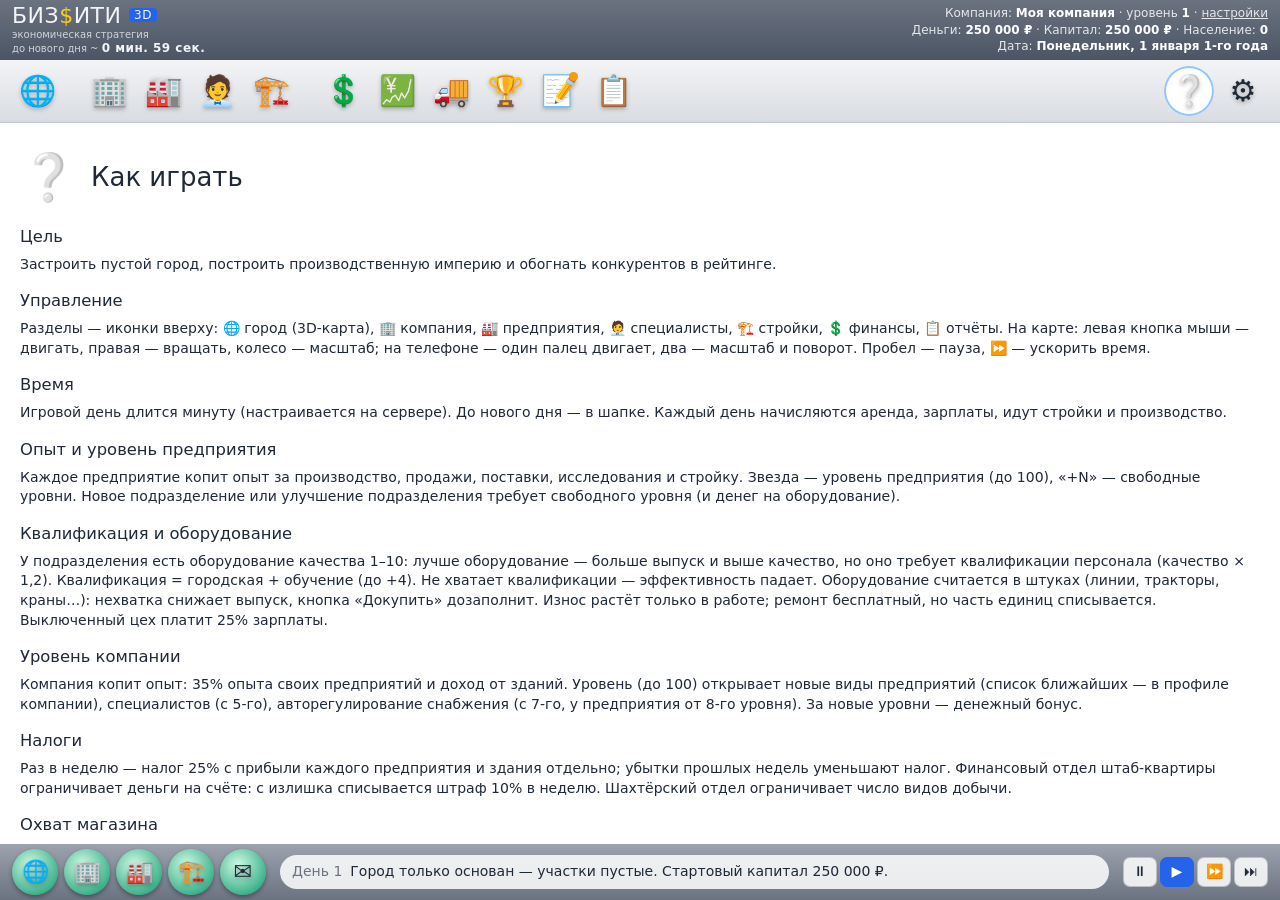
==== commit f316552e: "BizCity: механики из вики Бизмании — уровень компании, налог, оборудование, школа, охват магазинов -" ====
--- a/bizgame/index.html
+++ b/bizgame/index.html
@@ -17,7 +17,7 @@
         <small>до нового дня ~ <b id="dayLeft">—</b></small>
       </div>
       <div class="who">
-        <div>Компания: <b id="hdrCompany">—</b> · <a href="#" data-page="settings">настройки</a></div>
+        <div>Компания: <b id="hdrCompany">—</b> · уровень <b id="compLvl">1</b> · <a href="#" data-page="settings">настройки</a></div>
         <div>Деньги: <b id="money">—</b> · Капитал: <b id="worth">—</b> · Население: <b id="pop">—</b></div>
         <div>Дата: <b id="date">—</b></div>
       </div>
--- a/bizgame/style.css
+++ b/bizgame/style.css
@@ -258,3 +258,58 @@
 .mayor > div { text-align: center; } .mayor > div span { font-size: 26px; filter: grayscale(1); opacity: .5; } .mayor small { display: block; font-size: 10px; color: var(--muted); }
 @media (max-width: 760px) { .goodsrep { grid-template-columns: 1fr; } .mapframe { height: calc(100vh - 300px); min-height: 300px; } .mayor { display: none; } table.grid { font-size: 12px; } }
 @media (max-width: 760px) { table.grid { display: block; overflow-x: auto; white-space: nowrap; } }
+
+/* ---------- страница предприятия ---------- */
+.enav { display: flex; align-items: center; gap: 6px; } .enav h1 { margin-left: 6px; }
+.probicon { font-size: 22px; cursor: help; }
+.page-title .acts { align-items: center; gap: 12px; }
+.big2 { font-size: 18px; gap: 22px; }
+.sect { margin: 12px 0 4px; color: #9a3412; font-size: 13px; }
+.effbar.wide { width: 130px; } .effbar.red i { background: #ef4444; } .effbar.pink i { background: #d946ef; }
+.gicons { display: flex; flex-wrap: wrap; gap: 10px; margin-top: 12px; }
+.gicons span { position: relative; font-size: 26px; padding-right: 8px; }
+.gicons i { position: absolute; right: 0; bottom: 4px; width: 5px; background: #6366f1; border-radius: 2px; }
+.ava.sm { width: 64px; height: 64px; font-size: 40px; }
+.iso { display: grid; grid-template-columns: repeat(2, 120px); gap: 0 0; justify-content: center; margin: 26px auto 10px; transform: rotateX(55deg) rotateZ(-45deg); transform-style: preserve-3d; width: 260px; height: 220px; }
+.isotile { position: relative; width: 112px; height: 112px; margin: 4px; border: 0; border-radius: 6px; background: linear-gradient(135deg, #e5e7eb, #9ca3af); font-size: 46px; cursor: pointer;
+  box-shadow: 6px 6px 0 #6b7280; transition: transform .15s; }
+.isotile:hover { transform: translate(-3px, -3px); }
+.isotile > * { display: inline-block; transform: rotateZ(45deg) rotateX(-55deg); }
+.isotile .star { position: absolute; left: 6px; bottom: 6px; }
+.isotile b { position: absolute; right: 6px; top: 6px; font-size: 26px; background: #fef9c3; border-radius: 50%; width: 38px; height: 38px; line-height: 38px; text-align: center; }
+.isotile em { position: absolute; left: 6px; top: 6px; font-size: 11px; font-style: normal; background: #fee2e2; color: #b91c1c; padding: 1px 4px; border-radius: 4px; }
+.isotile.empty { background: #d1d5db; color: #6b7280; font-size: 34px; box-shadow: 6px 6px 0 #9ca3af; }
+.isotile.sm { width: 64px; height: 64px; font-size: 30px; transform: none; box-shadow: 3px 3px 0 #6b7280; margin: 6px 0; cursor: default; }
+.isotile.sm > * { transform: none; }
+.tech { display: inline-block; min-width: 22px; height: 22px; line-height: 22px; border-radius: 50%; background: #8b5cf6; color: #fff; text-align: center; font-size: 12px; }
+.prods.sm { font-size: 18px; } .prods small { font-size: 11px; margin-left: 2px; color: #4b5563; }
+.switch { position: relative; display: inline-block; width: 40px; height: 22px; }
+.switch input { opacity: 0; width: 0; height: 0; }
+.switch i { position: absolute; inset: 0; border-radius: 11px; background: #cbd5e1; transition: .2s; cursor: pointer; }
+.switch i::after { content: ''; position: absolute; left: 3px; top: 3px; width: 16px; height: 16px; border-radius: 50%; background: #fff; transition: .2s; }
+.switch input:checked + i { background: #22c55e; } .switch input:checked + i::after { left: 21px; }
+.divcard { display: grid; grid-template-columns: 200px 1fr 1fr 110px; gap: 18px; align-items: center; padding: 14px; margin: 10px 0; border: 1px solid #e5e7eb; border-radius: 6px; background: linear-gradient(#fffbeb, #fffdf5); }
+.divcard label { min-width: 110px; }
+.dprod { text-align: center; } .big3 { font-size: 34px; } .boss { font-size: 12px; margin-top: 6px; }
+
+/* ---------- создание предприятия ---------- */
+.req2 { color: #9a3412; font-weight: 700; font-size: 13px; margin: 6px 0 10px; }
+.ccards { display: grid; grid-template-columns: 1fr 1fr; gap: 10px; }
+.ccard { display: flex; gap: 14px; align-items: flex-start; text-align: left; padding: 12px; border: 1px solid #d6d3c4; border-radius: 4px; background: linear-gradient(#fffbe6, #fffef7); cursor: pointer; font: inherit; color: inherit; }
+.ccard:hover:not(:disabled):not(.static) { border-color: #f59e0b; box-shadow: 0 2px 8px rgba(0,0,0,.12); }
+.ccard.locked, .ccard:disabled { background: linear-gradient(#f3f4f6, #e5e7eb); cursor: not-allowed; }
+.ccard.static { cursor: default; } .ccard.wide { max-width: 900px; }
+.ccard b { display: block; font-size: 15px; color: #374151; }
+.ccard small { display: block; font-size: 12px; margin: 6px 0 2px; }
+.ccard i { display: block; font-size: 12px; color: #4b5563; }
+.cicon { position: relative; flex: none; width: 64px; height: 64px; display: grid; place-items: center; font-size: 46px; }
+.cicon em { position: absolute; right: -4px; bottom: -4px; font-size: 22px; font-style: normal; background: #fff; border-radius: 50%; width: 30px; height: 30px; display: grid; place-items: center; box-shadow: 0 1px 3px rgba(0,0,0,.3); }
+.later { color: #dc2626; font-size: 11px; font-style: italic; margin-top: 6px; }
+.req { color: #4b5563; font-size: 11px; font-style: italic; margin-top: 6px; }
+.ccicons { display: flex; flex-wrap: wrap; gap: 4px; margin-top: 6px; font-size: 20px; }
+@media (max-width: 900px) { .ccards { grid-template-columns: 1fr; } .divcard { grid-template-columns: 1fr; } .iso { transform: scale(.7) rotateX(55deg) rotateZ(-45deg); } }
+.star sup { font-size: 9px; color: #15803d; margin-left: 1px; }
+.xpwrap { font-size: 12px; color: #6b7280; display: inline-flex; align-items: center; gap: 6px; }
+.isotile.nofree { opacity: .6; }
+.lvlwrap { display: inline-flex; align-items: flex-start; vertical-align: middle; }
+.lvlwrap .free { font-size: 12px; color: #15803d; margin-left: -4px; }
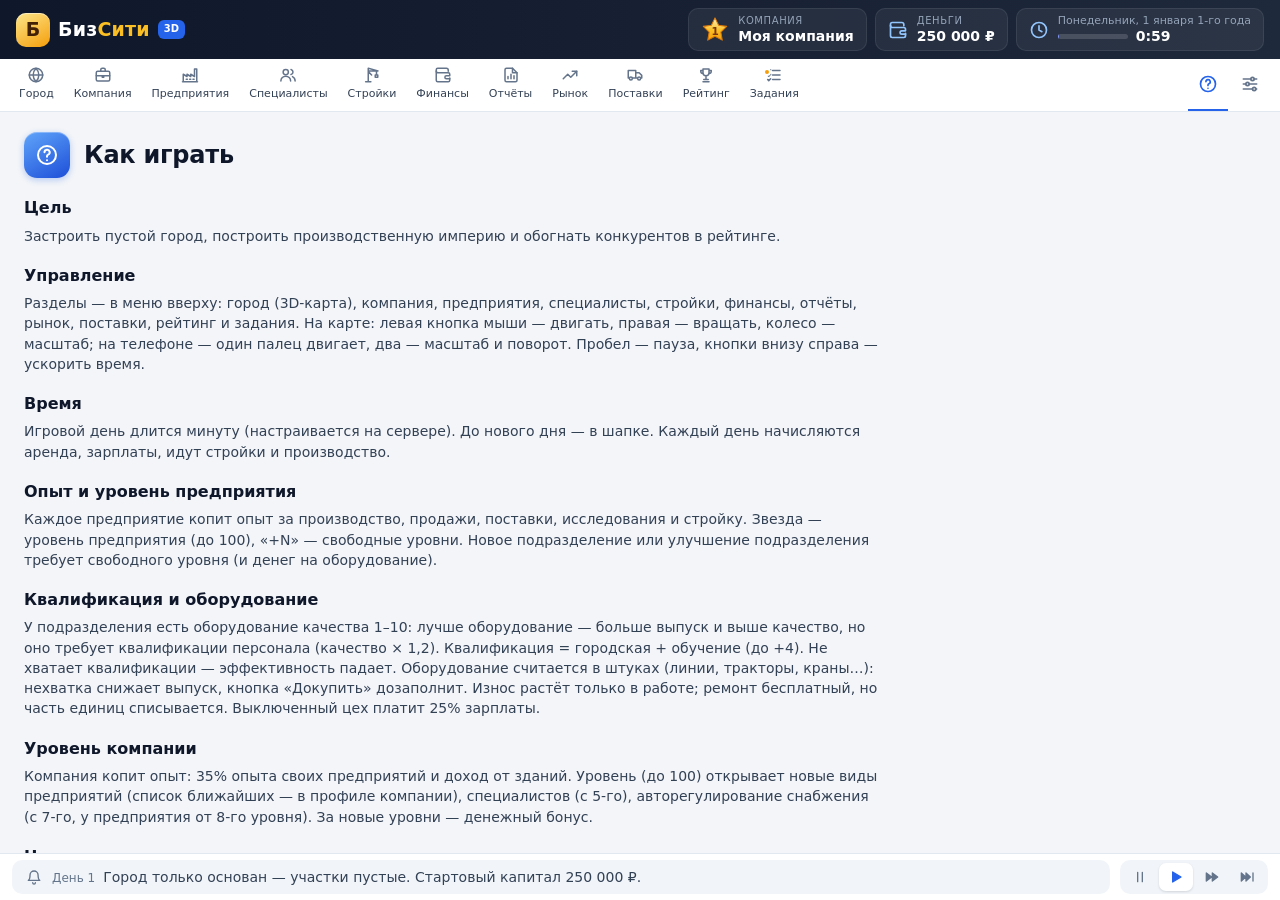
==== commit 34f7f452: "BizCity: редизайн интерфейса — векторные иконки, одно меню без дублей - Единый набор линейных SVG-ик" ====
--- a/bizgame/index.html
+++ b/bizgame/index.html
@@ -11,35 +11,31 @@
 <body>
   <div id="app">
     <header id="hdr">
-      <div class="logo">
-        <b>БИЗ<span>$</span>ИТИ <i>3D</i></b>
-        <small>экономическая стратегия</small>
-        <small>до нового дня ~ <b id="dayLeft">—</b></small>
-      </div>
-      <div class="who">
-        <div>Компания: <b id="hdrCompany">—</b> · уровень <b id="compLvl">1</b> · <a href="#" data-page="settings">настройки</a></div>
-        <div>Деньги: <b id="money">—</b> · Капитал: <b id="worth">—</b> · Население: <b id="pop">—</b></div>
-        <div>Дата: <b id="date">—</b></div>
+      <div class="logo" title="БизСити 3D — экономическая стратегия"><span class="mark">Б</span><b>Биз<span>Сити</span></b><i>3D</i></div>
+      <div class="stats">
+        <div class="stat co" title="Компания и её уровень"><span class="star sm" id="compLvl">1</span><div><small>Компания</small><b id="hdrCompany">—</b></div></div>
+        <div class="stat" title="Деньги на счёте" data-ic="wallet"><div><small>Деньги</small><b id="money">—</b></div></div>
+        <div class="stat hide-s" title="Капитал компании" data-ic="coins"><div><small>Капитал</small><b id="worth">—</b></div></div>
+        <div class="stat hide-s" title="Население города" data-ic="people"><div><small>Население</small><b id="pop">—</b></div></div>
+        <div class="stat day" title="Игровая дата и время до нового дня" data-ic="clock"><div><small id="date">—</small><b><span class="daybar"><i id="dayBar"></i></span><span id="dayLeft">—</span></b></div></div>
       </div>
     </header>
 
     <nav id="toolbar">
-      <button data-page="city" title="Город (3D)"><i>🌐</i></button>
-      <span class="sep"></span>
-      <button data-page="company" data-tab="main" title="Компания"><i>🏢</i></button>
-      <button data-page="company" data-tab="ent" title="Предприятия"><i>🏭</i></button>
-      <button data-page="company" data-tab="staff" title="Специалисты"><i>🧑‍💼</i></button>
-      <button data-page="builds" title="Стройки"><i>🏗️</i></button>
-      <span class="sep"></span>
-      <button data-page="company" data-tab="finance" title="Финансы"><i>💲</i></button>
-      <button data-page="market" title="Рынок"><i>💹</i></button>
-      <button data-page="contracts" title="Поставки"><i>🚚</i></button>
-      <button data-page="rating" title="Рейтинг"><i>🏆</i></button>
-      <button data-page="quests" title="Задания"><i>📝</i><em id="questDot"></em></button>
-      <button data-page="company" data-tab="reports" title="Отчёты"><i>📋</i></button>
+      <button data-page="city" data-ic="globe"><span>Город</span></button>
+      <button data-page="company" data-tab="main" data-ic="briefcase"><span>Компания</span></button>
+      <button data-page="company" data-tab="ent" data-ic="factory"><span>Предприятия</span></button>
+      <button data-page="company" data-tab="staff" data-ic="users"><span>Специалисты</span></button>
+      <button data-page="builds" data-ic="crane"><span>Стройки</span></button>
+      <button data-page="company" data-tab="finance" data-ic="wallet"><span>Финансы</span></button>
+      <button data-page="company" data-tab="reports" data-ic="report"><span>Отчёты</span></button>
+      <button data-page="market" data-ic="trend"><span>Рынок</span></button>
+      <button data-page="contracts" data-ic="truck"><span>Поставки</span></button>
+      <button data-page="rating" data-ic="trophy"><span>Рейтинг</span></button>
+      <button data-page="quests" data-ic="tasks"><span>Задания</span><em id="questDot"></em></button>
       <span class="grow"></span>
-      <button data-page="help" title="Как играть"><i>❔</i></button>
-      <button data-page="settings" title="Настройки"><i>⚙️</i></button>
+      <button class="ico" data-page="help" data-ic="help" title="Как играть"></button>
+      <button class="ico" data-page="settings" data-ic="settings" title="Настройки"></button>
     </nav>
 
     <main id="main">
@@ -52,21 +48,16 @@
     </main>
 
     <footer id="bottombar">
-      <button data-page="city" title="Город"><i>🌐</i></button>
-      <button data-page="company" data-tab="main" title="Компания"><i>🏢</i></button>
-      <button data-page="company" data-tab="ent" title="Предприятия"><i>🏭</i></button>
-      <button data-page="builds" title="Стройки"><i>🏗️</i></button>
-      <button data-page="company" data-tab="reports" title="Новости и отчёты"><i>✉️</i></button>
-      <div id="news"></div>
+      <a href="#" id="newsWrap" data-page="company" data-tab="reports" data-rep="news" data-ic="bell" title="Все новости компании"><span id="news"></span></a>
       <div class="speed" id="speed">
-        <button data-speed="0" title="Пауза (пробел)">⏸</button>
-        <button data-speed="1" title="Обычная скорость">▶</button>
-        <button data-speed="2" title="Быстрее ×2">⏩</button>
-        <button data-speed="4" title="Быстрее ×4">⏭</button>
+        <button data-speed="0" data-ic="pause" title="Пауза (пробел)"></button>
+        <button data-speed="1" data-ic="play" title="Обычная скорость"></button>
+        <button data-speed="2" data-ic="ff" title="Быстрее ×2"></button>
+        <button data-speed="4" data-ic="fff" title="Быстрее ×4"></button>
       </div>
     </footer>
 
-    <div id="loading">Строим город…</div>
+    <div id="loading"><span class="mark">Б</span>Строим город…</div>
   </div>
   <script type="module" src="js/main.js"></script>
 </body>
--- a/bizgame/style.css
+++ b/bizgame/style.css
@@ -1,315 +1,391 @@
 :root {
-  --bg: #eef0f3;
+  --bg: #f3f5f8;
   --panel: #ffffff;
-  --panel-2: #f6f7f9;
-  --line: #dfe3e8;
-  --text: #1f2937;
-  --muted: #6b7280;
+  --panel-2: #f8fafc;
+  --line: #e2e8f0;
+  --line-2: #cbd5e1;
+  --text: #0f172a;
+  --text-2: #334155;
+  --muted: #64748b;
   --accent: #2563eb;
+  --accent-2: #1d4ed8;
+  --accent-soft: #eff6ff;
   --good: #16a34a;
   --bad: #dc2626;
+  --warn: #b45309;
   --gold: #b7791f;
-  --radius: 10px;
+  --radius: 12px;
+  --shadow: 0 1px 2px rgba(15, 23, 42, .06), 0 1px 3px rgba(15, 23, 42, .08);
+  --shadow-lg: 0 12px 32px rgba(15, 23, 42, .18);
   color-scheme: light;
 }
 * { box-sizing: border-box; }
 html, body { margin: 0; height: 100%; overflow: hidden; background: var(--bg); color: var(--text);
-  font: 14px/1.4 system-ui, -apple-system, "Segoe UI", Roboto, sans-serif; -webkit-tap-highlight-color: transparent; }
+  font: 14px/1.45 "Inter", system-ui, -apple-system, "Segoe UI", Roboto, sans-serif; -webkit-tap-highlight-color: transparent; }
 button, input, select { font: inherit; color: inherit; }
-a { color: #1d4ed8; }
+a { color: var(--accent); text-decoration: none; } a:hover { text-decoration: underline; }
 #app { position: fixed; inset: 0; display: grid; grid-template-rows: auto auto 1fr auto; }
 .pos { color: var(--good); } .neg { color: var(--bad); }
 
+/* ---------- иконки ---------- */
+svg.i { width: 1.15em; height: 1.15em; flex: none; fill: none; stroke: currentColor; stroke-width: 2; stroke-linecap: round; stroke-linejoin: round; vertical-align: -.2em; }
+.ti { --c: #64748b; display: inline-grid; place-items: center; flex: none; width: 30px; height: 30px; border-radius: 9px; color: #fff; vertical-align: middle;
+  background: linear-gradient(150deg, color-mix(in srgb, var(--c) 70%, #fff), var(--c) 70%); box-shadow: inset 0 1px 0 rgba(255,255,255,.3), 0 1px 2px rgba(15,23,42,.25); }
+.ti svg.i { width: 58%; height: 58%; stroke-width: 2.1; vertical-align: 0; }
+.ti.sm { width: 22px; height: 22px; border-radius: 6px; }
+.ti.sm svg.i { stroke-width: 2.4; }
+.ti.lg { width: 44px; height: 44px; border-radius: 12px; }
+.ti.xl { width: 60px; height: 60px; border-radius: 16px; }
+.ti.xl svg.i { stroke-width: 1.8; }
+.gn, .nm { display: inline-flex; align-items: center; gap: 7px; vertical-align: middle; }
+.ge { font-family: "Apple Color Emoji", "Segoe UI Emoji", "Noto Color Emoji", sans-serif; line-height: 1; }
+.gn .ge { font-size: 17px; }
+.dot { display: inline-block; width: 10px; height: 10px; border-radius: 50%; margin-right: 8px; vertical-align: 0; }
+.warnic { color: #d97706; }
+
 /* ---------- шапка ---------- */
-#hdr { display: flex; justify-content: space-between; align-items: center; gap: 12px; padding: 4px 12px;
-  background: linear-gradient(#6b7280, #4b5563); color: #e5e7eb; font-size: 12px; }
-.logo b { display: block; font-size: 22px; line-height: 1.1; font-weight: 300; letter-spacing: .5px; color: #f3f4f6; }
-.logo b span { color: #facc15; } .logo b i { font-style: normal; font-size: 12px; padding: 0 5px; border-radius: 4px; background: #2563eb; vertical-align: 4px; }
-.logo small { display: block; color: #d1d5db; }
-.logo small b { display: inline; font-size: 12px; font-weight: 700; }
-.who { text-align: right; } .who b { color: #fff; } .who a { color: #e5e7eb; }
-
-/* ---------- панель иконок ---------- */
-#toolbar { display: flex; align-items: center; gap: 4px; padding: 6px 12px; overflow-x: auto; scrollbar-width: none;
-  background: linear-gradient(#f3f4f6, #d9dce1); border-bottom: 1px solid #c4c8ce; }
-#toolbar button, #bottombar > button { position: relative; flex: none; width: 50px; height: 50px; border: 0; border-radius: 50%; background: transparent; cursor: pointer; transition: transform .15s, background .15s; }
-#toolbar button i, #bottombar > button i { font-style: normal; font-size: 30px; filter: drop-shadow(0 2px 2px rgba(0,0,0,.25)); }
-#toolbar button:hover { transform: translateY(-2px); background: rgba(255,255,255,.6); }
-#toolbar button.on { background: #fff; box-shadow: inset 0 0 0 2px #93c5fd; }
-#toolbar .sep { width: 14px; flex: none; } #toolbar .grow { flex: 1; }
-#questDot { position: absolute; top: 6px; right: 6px; width: 9px; height: 9px; border-radius: 50%; background: #f59e0b; display: none; }
+#hdr { display: flex; align-items: center; gap: 16px; padding: 8px 16px; background: linear-gradient(90deg, #0f172a, #1e293b); color: #e2e8f0; }
+.logo { display: flex; align-items: center; gap: 8px; flex: none; }
+.mark { display: inline-grid; place-items: center; width: 34px; height: 34px; border-radius: 10px; font-weight: 800; font-size: 19px; color: #422006;
+  background: linear-gradient(150deg, #fde68a, #f59e0b); box-shadow: inset 0 1px 0 rgba(255,255,255,.5); }
+.logo b { font-size: 19px; font-weight: 700; letter-spacing: .2px; color: #fff; } .logo b span { color: #fbbf24; }
+.logo i { font-style: normal; font-size: 10px; font-weight: 700; padding: 2px 6px; border-radius: 6px; background: var(--accent); color: #fff; }
+.stats { display: flex; gap: 8px; margin-left: auto; min-width: 0; overflow-x: auto; scrollbar-width: none; }
+.stat { display: flex; align-items: center; gap: 9px; padding: 5px 12px; border-radius: 10px; background: rgba(255,255,255,.06); border: 1px solid rgba(255,255,255,.08); white-space: nowrap; }
+.stat > svg.i { width: 20px; height: 20px; color: #93c5fd; }
+.stat small { display: block; font-size: 10px; text-transform: uppercase; letter-spacing: .06em; color: #94a3b8; line-height: 1.2; }
+.stat b { display: flex; align-items: center; gap: 8px; font-size: 14px; font-weight: 600; color: #fff; line-height: 1.3; font-variant-numeric: tabular-nums; }
+.stat.co b { max-width: 180px; overflow: hidden; text-overflow: ellipsis; display: block; }
+.stat.day small { text-transform: none; letter-spacing: 0; font-size: 11px; }
+.daybar { display: inline-block; width: 70px; height: 5px; border-radius: 3px; background: rgba(255,255,255,.15); overflow: hidden; }
+.daybar i { display: block; height: 100%; width: 0; background: linear-gradient(90deg, #60a5fa, #a78bfa); transition: width .3s linear; }
+
+/* ---------- главное меню ---------- */
+#toolbar { display: flex; align-items: stretch; gap: 2px; padding: 0 10px; overflow-x: auto; scrollbar-width: none; background: #fff; border-bottom: 1px solid var(--line); box-shadow: 0 1px 2px rgba(15,23,42,.04); }
+#toolbar button { position: relative; flex: none; display: flex; align-items: center; gap: 7px; padding: 0 11px; height: 46px; border: 0; background: none; color: var(--text-2);
+  cursor: pointer; font-size: 13px; font-weight: 500; border-bottom: 2px solid transparent; transition: color .15s, background .15s; }
+#toolbar button svg.i { width: 18px; height: 18px; color: #64748b; }
+#toolbar button:hover { color: var(--text); background: #f8fafc; }
+#toolbar button.on { color: var(--accent); border-bottom-color: var(--accent); }
+#toolbar button.on svg.i { color: var(--accent); }
+#toolbar button.ico { padding: 0 10px; }
+#toolbar button.ico svg.i { width: 20px; height: 20px; }
+#toolbar .grow { flex: 1; min-width: 8px; }
+#questDot { position: absolute; top: 9px; left: 22px; width: 8px; height: 8px; border-radius: 50%; background: #f59e0b; border: 2px solid #fff; display: none; }
 #questDot.on { display: block; }
 
 /* ---------- основная область ---------- */
-#main { position: relative; overflow: hidden; background: #fff; }
+#main { position: relative; overflow: hidden; background: var(--bg); }
 #cityHolder { display: none; }
 #cityView { position: absolute; inset: 0; background: #9fd3f0; }
 #scene { position: absolute; inset: 0; }
 #scene canvas { display: block; touch-action: none; }
 #labels, #badges { position: absolute; inset: 0; pointer-events: none; overflow: hidden; }
-#page { position: absolute; inset: 0; overflow-y: auto; background: var(--panel); }
+#page { position: absolute; inset: 0; overflow-y: auto; background: var(--bg); }
 #page[hidden], #side[hidden] { display: none; }
-#pageBody { max-width: 1400px; margin: 0 auto; padding: 18px 20px 40px; animation: fade .2s ease; }
+#pageBody { max-width: 1400px; margin: 0 auto; padding: 20px 24px 48px; animation: fade .2s ease; }
 @keyframes fade { from { opacity: 0; } }
-.page-title { display: flex; align-items: center; gap: 14px; margin: 4px 0 14px; }
-.page-title .big { font-size: 46px; }
-.page-title h1 { margin: 0; font-size: 26px; font-weight: 400; }
-.page-title .acts { margin-left: auto; display: flex; gap: 8px; }
-h3 { margin: 18px 0 8px; font-weight: 500; }
-
-/* вкладки в стиле папок */
-.ftabs { display: flex; gap: 4px; border-bottom: 1px solid #b8bec6; padding-left: 10px; margin-bottom: 16px; overflow-x: auto; scrollbar-width: none; }
-.ftabs button { flex: none; padding: 7px 22px; border: 1px solid #b8bec6; border-bottom: 0; border-radius: 10px 10px 0 0; background: linear-gradient(#f3f4f6, #d6d9de); cursor: pointer; color: #374151; margin-bottom: -1px; }
-.ftabs button.on { background: #fff; position: relative; z-index: 1; }
+.page-title { display: flex; align-items: center; gap: 14px; margin: 0 0 18px; flex-wrap: wrap; }
+.pt-ic { display: inline-grid; place-items: center; width: 46px; height: 46px; border-radius: 13px; color: #fff; flex: none;
+  background: linear-gradient(150deg, #60a5fa, var(--accent-2)); box-shadow: inset 0 1px 0 rgba(255,255,255,.3), 0 2px 6px rgba(37,99,235,.3); }
+.pt-ic svg.i { width: 24px; height: 24px; }
+.page-title h1 { margin: 0; font-size: 24px; font-weight: 650; letter-spacing: -.01em; }
+.page-title .acts { margin-left: auto; display: flex; align-items: center; gap: 12px; flex-wrap: wrap; }
+h3 { margin: 22px 0 10px; font-size: 16px; font-weight: 600; }
+h3 small { font-weight: 400; }
+
+/* вкладки */
+.ftabs { display: flex; gap: 2px; border-bottom: 1px solid var(--line); margin-bottom: 18px; overflow-x: auto; scrollbar-width: none; }
+.ftabs button { flex: none; padding: 9px 16px; border: 0; background: none; cursor: pointer; color: var(--muted); font-weight: 500; border-bottom: 2px solid transparent; margin-bottom: -1px; }
+.ftabs button:hover { color: var(--text); }
+.ftabs button.on { color: var(--accent); border-bottom-color: var(--accent); }
+.tabs { display: flex; gap: 2px; margin: 10px 0 14px; border-bottom: 1px solid var(--line); flex-wrap: wrap; }
+.tabs button { border: 0; background: none; padding: 8px 12px; cursor: pointer; color: var(--muted); border-bottom: 2px solid transparent; margin-bottom: -1px; font-weight: 500; }
+.tabs button.on { color: var(--accent); border-color: var(--accent); }
+.seg, .filters { display: flex; flex-wrap: wrap; gap: 6px; margin: 0 0 16px; }
+.seg button, .fchip { display: inline-flex; align-items: center; gap: 7px; padding: 6px 12px; border-radius: 999px; border: 1px solid var(--line); background: #fff; cursor: pointer;
+  color: var(--text-2); font-size: 13px; box-shadow: var(--shadow); user-select: none; }
+.seg button svg.i { color: var(--muted); }
+.seg button:hover, .fchip:hover { border-color: var(--line-2); }
+.seg button.on, .fchip.on { background: var(--accent-soft); border-color: #93c5fd; color: var(--accent-2); }
+.seg button.on svg.i { color: var(--accent); }
+.fchip b { font-weight: 600; color: var(--muted); font-size: 12px; }
+.fchip input { position: absolute; opacity: 0; pointer-events: none; }
+label.fchip { position: relative; }
 
 /* ---------- страница компании ---------- */
-.co-grid { display: grid; grid-template-columns: minmax(280px, 340px) minmax(0, 1fr) 240px; gap: 18px 28px; align-items: start; }
-.statlist { display: grid; grid-template-columns: 1fr auto; gap: 14px 16px; padding: 8px 0; }
-.statlist span:nth-child(even) { text-align: right; font-variant-numeric: tabular-nums; }
-.statlist small { color: var(--muted); font-size: 11px; margin-left: 4px; }
-.co-center { display: grid; grid-template-columns: minmax(220px, 300px) minmax(0, 1fr); gap: 18px 28px; align-items: center; }
-.chart-box { border: 1px solid #b8bec6; background: #f8f9fb; padding: 4px; }
+.co-grid { display: grid; grid-template-columns: minmax(260px, 330px) minmax(0, 1fr) 250px; gap: 18px; align-items: start; }
+.co-grid > div { background: var(--panel); border: 1px solid var(--line); border-radius: var(--radius); padding: 14px 16px; box-shadow: var(--shadow); }
+.co-grid > .medals { background: none; border: 0; box-shadow: none; padding: 0; }
+.statlist { display: grid; grid-template-columns: 1fr auto; gap: 12px 16px; padding: 4px 0; }
+.statlist span:nth-child(odd) { color: var(--muted); }
+.statlist span:nth-child(even) { text-align: right; font-variant-numeric: tabular-nums; font-weight: 600; }
+.statlist small { color: var(--muted); font-size: 11px; margin-left: 4px; font-weight: 400; }
+.co-center { display: grid; grid-template-columns: minmax(220px, 320px) minmax(0, 1fr); gap: 18px 24px; align-items: center; }
+.chart-box { border: 1px solid var(--line); border-radius: 10px; background: #f8fafc; padding: 4px; overflow: hidden; }
 canvas.chart { width: 100%; height: 160px; display: block; }
 .profile { text-align: center; font-size: 12px; color: var(--muted); }
-.profile .ava { width: 84px; height: 84px; margin: 8px auto 4px; border-radius: 50%; display: grid; place-items: center; font-size: 52px; background: radial-gradient(#fde68a, #f59e0b); box-shadow: 0 3px 8px rgba(0,0,0,.25); }
-.profile .eff { display: inline-block; width: 110px; height: 8px; border-radius: 4px; background: #e5e7eb; overflow: hidden; vertical-align: middle; }
+.profile b { color: var(--text); font-size: 14px; }
+.avatar { display: inline-grid; place-items: center; flex: none; width: 30px; height: 30px; border-radius: 50%; font-size: 12px; font-weight: 700; color: #fff; letter-spacing: .02em;
+  background: linear-gradient(150deg, #818cf8, #4f46e5); box-shadow: 0 1px 2px rgba(15,23,42,.25); vertical-align: middle; }
+.avatar.lg, .avatar.xl { display: grid; }
+.avatar.lg { width: 58px; height: 58px; font-size: 19px; margin: 6px auto 4px; }
+.avatar.xl { width: 76px; height: 76px; margin: 10px auto 6px; }
+.avatar.xl svg.i { width: 34px; height: 34px; }
+.avatar.empty { background: #e2e8f0; color: #94a3b8; box-shadow: none; }
+.avatar.empty svg.i { width: 26px; height: 26px; }
+.profile .eff { display: inline-block; width: 110px; height: 6px; border-radius: 3px; background: #e2e8f0; overflow: hidden; vertical-align: middle; }
 .profile .eff i { display: block; height: 100%; background: #22c55e; }
-.star { display: inline-grid; place-items: center; width: 40px; height: 40px; font-weight: 700; font-size: 14px; color: #7c2d12;
-  background: radial-gradient(circle at 40% 35%, #fde68a, #f59e0b); clip-path: polygon(50% 0, 61% 35%, 98% 35%, 68% 57%, 79% 91%, 50% 70%, 21% 91%, 32% 57%, 2% 35%, 39% 35%); }
-.hq h2 { font-weight: 300; font-size: 26px; margin: 14px 0 8px; padding-bottom: 8px; border-bottom: 1px solid #9ca3af; }
-.dept { display: flex; gap: 12px; align-items: center; margin: 12px 0; }
-.dept .nm { color: #9a3412; font-weight: 600; }
-.dept .lim { font-weight: 600; font-size: 13px; }
+.star { display: inline-grid; place-items: center; width: 42px; height: 42px; padding-top: 4px; font-weight: 800; font-size: 13px; color: #78350f; flex: none; vertical-align: middle;
+  background: url("data:image/svg+xml,%3Csvg xmlns='http://www.w3.org/2000/svg' viewBox='0 0 24 24'%3E%3Cdefs%3E%3ClinearGradient id='g' x1='0' y1='0' x2='0' y2='1'%3E%3Cstop offset='0' stop-color='%23fef3c7'/%3E%3Cstop offset='.55' stop-color='%23fbbf24'/%3E%3Cstop offset='1' stop-color='%23f59e0b'/%3E%3C/linearGradient%3E%3C/defs%3E%3Cpath d='M12 1.6l3.1 6.3 6.9 1-5 4.9 1.2 6.9L12 17.4l-6.2 3.3L7 13.8 2 8.9l6.9-1z' fill='url(%23g)' stroke='%23d97706' stroke-width='.9' stroke-linejoin='round'/%3E%3C/svg%3E") center / contain no-repeat; }
+.star.sm { width: 28px; height: 28px; font-size: 10.5px; padding-top: 3px; }
+.hq h2 { font-weight: 650; font-size: 17px; margin: 0 0 6px; }
+.dept { display: flex; gap: 12px; align-items: center; padding: 10px 0; border-top: 1px solid var(--line); }
+.dept .nm { color: var(--text); font-weight: 600; display: block; }
+.dept .lim { font-size: 12px; color: var(--muted); }
+.dept .lim.neg { color: var(--bad); }
 .dept > div { flex: 1; min-width: 0; }
 .dept .btn { flex: none; white-space: nowrap; }
-.city-row { display: flex; align-items: center; gap: 18px; padding: 8px 12px; background: #e9ecef; border-radius: 4px; flex-wrap: wrap; }
-.city-row .nm { flex: 1; color: #1d4ed8; }
-.city-row span { white-space: nowrap; }
-.icons { display: flex; flex-wrap: wrap; gap: 6px; padding: 10px 6px; }
-.tile { position: relative; width: 52px; height: 52px; display: grid; place-items: center; font-size: 34px; border: 0; background: none; cursor: pointer; border-radius: 8px; transition: transform .12s; }
-.tile:hover { transform: translateY(-3px); background: #f3f4f6; }
-.tile .n { position: absolute; top: 0; left: 0; min-width: 18px; height: 18px; padding: 0 4px; border-radius: 9px; background: #7c3aed; color: #fff; font-size: 11px; font-weight: 700; line-height: 18px; }
-.tile .w { position: absolute; bottom: 0; right: 0; font-size: 14px; }
-.medals { display: flex; gap: 10px; justify-content: center; flex-wrap: wrap; }
-.medal { width: 52px; height: 52px; border-radius: 50%; display: grid; place-items: center; font-weight: 700; color: #4b5563; font-size: 13px;
-  background: radial-gradient(circle at 40% 35%, #fff7d6, #e5c76b); border: 3px solid #d6b85a; box-shadow: 0 2px 4px rgba(0,0,0,.2); }
-.medal.v { background: radial-gradient(circle at 40% 35%, #f3e8ff, #c4b5fd); border-color: #a78bfa; }
-.medal.c { background: radial-gradient(circle at 40% 35%, #ffedd5, #fdba74); border-color: #f97316; }
-.medal small { display: block; font-size: 10px; font-weight: 400; }
-
-/* ---------- боковая панель (участок, здание, предприятие) ---------- */
-#side { position: absolute; right: 10px; top: 10px; bottom: 10px; width: 390px; overflow-y: auto; padding: 16px; z-index: 5;
-  background: var(--panel); border: 1px solid var(--line); border-radius: var(--radius); box-shadow: 0 10px 30px rgba(0,0,0,.3); animation: slide .2s ease; }
+.city-row { display: flex; align-items: center; gap: 18px; padding: 10px 12px; background: #f8fafc; border: 1px solid var(--line); border-radius: 10px; flex-wrap: wrap; }
+.city-row .nm { flex: 1; font-weight: 600; }
+.city-row span { white-space: nowrap; color: var(--text-2); }
+.city-row span svg.i { color: var(--muted); }
+.icons { display: flex; flex-wrap: wrap; gap: 8px; padding: 12px 2px 2px; }
+.tile { position: relative; width: 56px; height: 56px; display: grid; place-items: center; border: 0; background: none; cursor: pointer; border-radius: 12px; transition: transform .12s; }
+.tile:hover { transform: translateY(-3px); }
+.tile .n { position: absolute; top: -3px; left: -3px; min-width: 18px; height: 18px; padding: 0 5px; border-radius: 9px; background: #4f46e5; color: #fff; font-size: 10.5px; font-weight: 700; line-height: 18px; border: 2px solid #fff; box-sizing: content-box; }
+.tile .w { position: absolute; bottom: -2px; right: -2px; display: grid; place-items: center; width: 20px; height: 20px; border-radius: 50%; background: #fff; color: #d97706; box-shadow: var(--shadow); }
+.tile .w svg.i { width: 13px; height: 13px; }
+.medals { display: flex; gap: 8px; justify-content: center; flex-wrap: wrap; }
+.medal { width: 52px; height: 52px; border-radius: 50%; display: grid; place-items: center; align-content: center; font-weight: 700; color: var(--text); font-size: 16px; line-height: 1.1;
+  background: #fff; border: 2px solid #fcd34d; box-shadow: var(--shadow); }
+.medal.v { border-color: #c4b5fd; } .medal.c { border-color: #fdba74; }
+.medal small { display: block; font-size: 9.5px; font-weight: 500; color: var(--muted); }
+
+/* ---------- боковая панель (участок, здание) ---------- */
+#side { position: absolute; right: 12px; top: 12px; bottom: 12px; width: 400px; overflow-y: auto; padding: 18px; z-index: 5;
+  background: var(--panel); border: 1px solid var(--line); border-radius: 16px; box-shadow: var(--shadow-lg); animation: slide .2s ease; }
 @keyframes slide { from { transform: translateX(30px); opacity: 0; } }
-#side h2 { margin: 0 0 2px; padding-right: 36px; font-size: 20px; display: flex; align-items: center; gap: 8px; flex-wrap: wrap; font-weight: 500; }
-#side .sub { color: var(--muted); margin-bottom: 12px; }
-#side .x { position: absolute; top: 10px; right: 10px; width: 30px; height: 30px; border-radius: 8px; border: 0; background: #f1f5f9; cursor: pointer; }
+#side h2 { margin: 0 0 4px; padding-right: 36px; font-size: 19px; display: flex; align-items: center; gap: 10px; flex-wrap: wrap; font-weight: 650; }
+#side h2 > svg.i { color: var(--accent); }
+#side .sub { color: var(--muted); margin-bottom: 12px; font-size: 13px; }
+#side .x { position: absolute; top: 12px; right: 12px; width: 32px; height: 32px; display: grid; place-items: center; border-radius: 9px; border: 0; background: #f1f5f9; cursor: pointer; color: var(--muted); }
+#side .x:hover { background: #e2e8f0; color: var(--text); }
 .lvl { font-size: 12px; padding: 2px 7px; border-radius: 6px; background: #fef3c7; color: #92400e; }
 
-.tabs { display: flex; gap: 4px; margin: 10px 0 12px; border-bottom: 1px solid var(--line); flex-wrap: wrap; }
-.tabs button { border: 0; background: none; padding: 7px 10px; cursor: pointer; color: var(--muted); border-bottom: 2px solid transparent; }
-.tabs button.on { color: var(--text); border-color: var(--accent); }
-
 .cards { display: grid; grid-template-columns: repeat(auto-fill, minmax(200px, 1fr)); gap: 10px; }
-.card { padding: 12px; border-radius: 10px; border: 1px solid var(--line); background: var(--panel-2); text-align: left; }
-.card .ic { font-size: 30px; }
-.card b { display: block; }
-.card small { color: var(--muted); display: block; font-size: 12px; }
-.card .price { color: var(--gold); font-weight: 600; margin: 4px 0 6px; }
-.card select { width: 100%; margin-top: 6px; font-size: 12px; }
-.cat { margin: 8px 0; } .cat small { display: block; color: var(--muted); font-size: 12px; margin-bottom: 4px; }
+.card { padding: 12px; border-radius: 12px; border: 1px solid var(--line); background: var(--panel-2); text-align: left; }
+.cat { margin: 8px 0; } .cat small { display: block; color: var(--muted); font-size: 12px; margin-bottom: 6px; }
 .chips { display: flex; flex-wrap: wrap; gap: 6px; }
-.chip { padding: 6px 10px; border-radius: 999px; border: 1px solid var(--line); background: #fff; cursor: pointer; }
+.chip { display: inline-flex; align-items: center; gap: 6px; padding: 6px 11px; border-radius: 999px; border: 1px solid var(--line); background: #fff; cursor: pointer; font-size: 13px; }
+.chip:hover { border-color: var(--line-2); }
 .chip.on { background: var(--accent); border-color: var(--accent); color: #fff; }
-.contractor { display: flex; gap: 10px; align-items: flex-start; padding: 8px 10px; margin: 6px 0; border-radius: 10px; border: 1px solid var(--line); cursor: pointer; background: #fff; }
-.contractor.on { border-color: var(--accent); background: #eff6ff; }
+.contractor { display: flex; gap: 10px; align-items: flex-start; padding: 10px 12px; margin: 6px 0; border-radius: 12px; border: 1px solid var(--line); cursor: pointer; background: #fff; }
+.contractor.on { border-color: #93c5fd; background: var(--accent-soft); }
 .contractor > div:nth-of-type(1) { flex: 1; min-width: 0; }
 .contractor small { display: block; color: var(--muted); font-size: 12px; }
 .contractor .r { text-align: right; white-space: nowrap; }
 .contractor input { margin-top: 4px; accent-color: var(--accent); }
 .stars { color: #f59e0b; font-size: 12px; letter-spacing: 1px; }
-.mats { display: flex; flex-wrap: wrap; gap: 4px 10px; margin: 4px 0; font-size: 12px; }
-
-.kv { display: grid; grid-template-columns: 1fr auto; gap: 4px 12px; margin: 8px 0; }
+.mats { display: flex; flex-wrap: wrap; gap: 4px 12px; margin: 6px 0; font-size: 12px; }
+
+.kv { display: grid; grid-template-columns: 1fr auto; gap: 6px 14px; margin: 8px 0; }
 .kv span:nth-child(odd) { color: var(--muted); }
-.kv span:nth-child(even) { text-align: right; font-variant-numeric: tabular-nums; }
-.box { padding: 10px 12px; border-radius: 10px; background: var(--panel-2); border: 1px solid var(--line); margin: 10px 0; }
-.box h4 { margin: 0 0 6px; font-size: 12px; color: var(--muted); font-weight: 600; text-transform: uppercase; letter-spacing: .04em; }
-.row { display: flex; gap: 8px; align-items: center; margin: 6px 0; flex-wrap: wrap; }
+.kv span:nth-child(even) { text-align: right; font-variant-numeric: tabular-nums; font-weight: 500; }
+.box { padding: 12px 14px; border-radius: 12px; background: var(--panel-2); border: 1px solid var(--line); margin: 10px 0; }
+.box h4 { display: flex; align-items: center; gap: 6px; margin: 0 0 8px; font-size: 11px; color: var(--muted); font-weight: 600; text-transform: uppercase; letter-spacing: .06em; }
+#pageBody > .box { background: #fff; box-shadow: var(--shadow); }
+.row { display: flex; gap: 8px; align-items: center; margin: 8px 0; flex-wrap: wrap; }
 .row > label { color: var(--muted); min-width: 90px; }
-input[type=number], select, input[type=text] { background: #fff; border: 1px solid #cbd5e1; border-radius: 6px; padding: 5px 8px; min-width: 0; }
+input[type=number], select, input[type=text] { background: #fff; border: 1px solid var(--line-2); border-radius: 8px; padding: 6px 9px; min-width: 0; outline: none; }
+input[type=number]:focus, select:focus, input[type=text]:focus { border-color: var(--accent); box-shadow: 0 0 0 3px rgba(37,99,235,.15); }
 input[type=number] { width: 90px; }
 input[type=range] { flex: 1; accent-color: var(--accent); }
+input[type=checkbox], input[type=radio] { accent-color: var(--accent); }
 select { max-width: 100%; }
-.btn { padding: 7px 12px; border-radius: 8px; border: 1px solid #cbd5e1; background: linear-gradient(#fff, #eef0f3); cursor: pointer; }
-.btn:hover:not(:disabled) { background: #fff; border-color: #94a3b8; }
+.btn { display: inline-flex; align-items: center; justify-content: center; gap: 6px; padding: 7px 13px; border-radius: 9px; border: 1px solid var(--line-2); background: #fff;
+  cursor: pointer; font-weight: 500; box-shadow: var(--shadow); transition: background .15s, border-color .15s; white-space: nowrap; }
+.btn:hover:not(:disabled) { background: #f8fafc; border-color: #94a3b8; }
 .btn:disabled { opacity: .45; cursor: not-allowed; }
 .btn.primary { background: var(--accent); border-color: var(--accent); color: #fff; }
-.btn.danger { color: var(--bad); border-color: #fca5a5; }
-.btn.small { padding: 3px 8px; font-size: 12px; border-radius: 6px; }
-.actions { display: flex; gap: 8px; flex-wrap: wrap; margin-top: 12px; }
-.bar { height: 8px; border-radius: 6px; background: #e5e7eb; overflow: hidden; }
+.btn.primary:hover:not(:disabled) { background: var(--accent-2); border-color: var(--accent-2); }
+.btn.danger { color: var(--bad); border-color: #fecaca; }
+.btn.danger:hover:not(:disabled) { background: #fef2f2; border-color: #fca5a5; }
+.btn.small { padding: 4px 9px; font-size: 12px; border-radius: 7px; gap: 4px; }
+.btn.icon { width: 34px; height: 34px; padding: 0; color: var(--muted); }
+.btn.icon:hover:not(:disabled) { color: var(--text); }
+.actions { display: flex; gap: 10px; flex-wrap: wrap; align-items: center; margin-top: 14px; }
+.bar { height: 8px; border-radius: 6px; background: #e2e8f0; overflow: hidden; }
 .bar i { display: block; height: 100%; background: linear-gradient(90deg, #3b82f6, #8b5cf6); }
-.hint { color: var(--muted); font-size: 12px; }
-.warn { color: #b45309; font-size: 13px; }
+.hint { color: var(--muted); font-size: 12.5px; }
+.warn { color: var(--warn); font-size: 13px; }
+.warn.box { background: #fffbeb; border-color: #fde68a; color: #92400e; }
 .q { display: inline-block; min-width: 30px; padding: 0 5px; border-radius: 6px; text-align: center; font-size: 12px; font-weight: 600; }
 
 table { width: 100%; border-collapse: collapse; font-variant-numeric: tabular-nums; }
-th, td { padding: 6px 6px; border-bottom: 1px solid var(--line); text-align: left; }
-th { color: var(--muted); font-weight: 500; font-size: 12px; background: #f8fafc; }
+th, td { padding: 7px 8px; border-bottom: 1px solid var(--line); text-align: left; }
+th { color: var(--muted); font-weight: 600; font-size: 11.5px; background: #f8fafc; }
 td.r, th.r { text-align: right; }
-tr.me td { background: #eff6ff; }
+tr.me td { background: var(--accent-soft) !important; font-weight: 600; }
 .twocol { display: grid; grid-template-columns: 1fr 1fr; gap: 24px; }
 
-.quest { display: flex; gap: 10px; align-items: center; padding: 10px; border-radius: 10px; background: var(--panel-2); margin: 6px 0; }
-.quest.done { opacity: .55; }
-.quest .ic { font-size: 22px; }
-.quest .rw { margin-left: auto; color: var(--gold); white-space: nowrap; }
-.help p { margin: 6px 0 10px; } .help h3 { margin: 16px 0 4px; }
-.news-list div { padding: 5px 0; border-bottom: 1px solid var(--line); } .news-list b { color: var(--muted); font-weight: 400; margin-right: 8px; }
+.quest { display: flex; gap: 12px; align-items: center; padding: 12px 14px; border-radius: 12px; background: #fff; border: 1px solid var(--line); margin: 8px 0; box-shadow: var(--shadow); }
+.quest.done { opacity: .6; }
+.quest .ic { color: var(--line-2); display: grid; } .quest.done .ic { color: var(--good); }
+.quest .ic svg.i { width: 22px; height: 22px; }
+.quest .rw { margin-left: auto; color: var(--gold); font-weight: 600; white-space: nowrap; }
+.help { max-width: 860px; } .help p { margin: 6px 0 10px; color: var(--text-2); } .help h3 { margin: 18px 0 4px; }
+.news-list { background: #fff; border: 1px solid var(--line); border-radius: var(--radius); padding: 4px 16px; }
+.news-list div { padding: 8px 0; border-bottom: 1px solid var(--line); } .news-list div:last-child { border: 0; }
+.news-list b { color: var(--muted); font-weight: 500; margin-right: 10px; font-variant-numeric: tabular-nums; }
 
 /* ---------- нижняя панель ---------- */
-#bottombar { display: flex; align-items: center; gap: 6px; padding: 5px 12px; background: linear-gradient(#9ca3af, #6b7280); }
-#bottombar > button { width: 46px; height: 46px; background: radial-gradient(circle at 40% 35%, #d1fae5, #059669); box-shadow: 0 2px 4px rgba(0,0,0,.35); }
-#bottombar > button i { font-size: 22px; }
-#bottombar > button:hover { transform: translateY(-2px); }
-#news { flex: 1; min-width: 0; margin: 0 8px; padding: 0 12px; height: 34px; display: flex; align-items: center; border-radius: 17px; background: rgba(255,255,255,.85); white-space: nowrap; overflow: hidden; }
-#news .item { overflow: hidden; text-overflow: ellipsis; animation: pop .4s ease; }
-#news .d { color: var(--muted); margin-right: 8px; }
+#bottombar { display: flex; align-items: center; gap: 10px; padding: 6px 12px; background: #fff; border-top: 1px solid var(--line); }
+#newsWrap { flex: 1; min-width: 0; display: flex; align-items: center; gap: 10px; height: 34px; padding: 0 14px; border-radius: 10px; background: #f1f5f9; color: var(--text-2); white-space: nowrap; overflow: hidden; }
+#newsWrap:hover { text-decoration: none; background: #e2e8f0; }
+#newsWrap > svg.i { color: var(--muted); }
+#news { min-width: 0; overflow: hidden; text-overflow: ellipsis; }
+#news .item { animation: pop .4s ease; }
+#news .d { color: var(--muted); margin-right: 8px; font-size: 12px; }
 @keyframes pop { from { transform: translateY(10px); opacity: 0; } }
-.speed { display: flex; gap: 3px; }
-.speed button { width: 34px; height: 30px; border-radius: 7px; border: 1px solid rgba(0,0,0,.2); background: rgba(255,255,255,.85); cursor: pointer; }
-.speed button.on { background: var(--accent); color: #fff; border-color: var(--accent); }
+.speed { display: flex; padding: 3px; gap: 2px; border-radius: 10px; background: #f1f5f9; }
+.speed button { display: grid; place-items: center; width: 34px; height: 28px; border-radius: 7px; border: 0; background: none; cursor: pointer; color: var(--muted); }
+.speed button svg.i { width: 16px; height: 16px; }
+.speed button:hover { color: var(--text); }
+.speed button.on { background: #fff; color: var(--accent); box-shadow: var(--shadow); }
 
 /* ---------- город: подписи и значки ---------- */
 .float { position: absolute; left: 0; top: 0; font-weight: 800; font-size: 15px; color: #4ade80; text-shadow: 0 2px 6px rgba(0,0,0,.7); white-space: nowrap; }
 .float.neg { color: #fb7185; } .float.info { color: #fde68a; }
-.badge { position: absolute; left: 0; top: 0; transform: translate(-50%, -100%); padding: 2px 6px; border-radius: 10px; background: rgba(255,255,255,.92);
-  border: 1px solid #cbd5e1; font-size: 13px; white-space: nowrap; color: #1f2937; }
-.badge.bad { border-color: #f59e0b; background: #fffbeb; }
-
-#toasts { position: absolute; top: 12px; left: 50%; transform: translateX(-50%); display: flex; flex-direction: column; gap: 6px; align-items: center; pointer-events: none; z-index: 10; }
-.toast { padding: 9px 16px; border-radius: 10px; background: #fff; border: 1px solid var(--line); box-shadow: 0 8px 24px rgba(0,0,0,.25); animation: pop .3s ease; }
-.toast.err { border-color: var(--bad); color: var(--bad); }
-#loading { position: fixed; inset: 0; display: grid; place-items: center; background: #4b5563; color: #fff; font-size: 20px; transition: opacity .5s; z-index: 50; }
-
-@media (max-width: 900px) {
-  .co-grid, .co-center, .twocol { grid-template-columns: 1fr; }
-}
-@media (max-width: 760px) {
-  #hdr { font-size: 11px; padding: 4px 8px; }
-  .logo b { font-size: 17px; }
-  .logo small:first-of-type { display: none; }
-  #toolbar { padding: 4px 6px; gap: 0; }
-  #toolbar button { width: 42px; height: 42px; } #toolbar button i { font-size: 24px; }
-  #toolbar .sep { width: 4px; } #toolbar .grow { flex: 0 0 4px; }
-  #pageBody { padding: 12px 12px 30px; }
-  .page-title .big { font-size: 34px; } .page-title h1 { font-size: 20px; }
-  #side { left: 6px; right: 6px; width: auto; top: auto; bottom: 6px; max-height: 70%; }
-  #bottombar { padding: 4px 6px; gap: 3px; }
-  #bottombar > button { width: 36px; height: 36px; } #bottombar > button i { font-size: 17px; }
-  #news { display: none; }
-  .speed { margin-left: auto; } .speed button { width: 30px; }
-}
-
-/* ---------- таблицы и отчёты в стиле Бизмании ---------- */
-table.grid { border: 1px solid #c9ced6; }
-table.grid th { background: linear-gradient(#a3a8b0, #8f949c); color: #fff; font-weight: 500; font-size: 12px; text-align: center; border-right: 1px solid #b6bac1; }
+.badge { position: absolute; left: 0; top: 0; display: flex; align-items: center; gap: 3px; transform: translate(-50%, -100%); padding: 3px 7px; border-radius: 999px; background: rgba(255,255,255,.95);
+  border: 1px solid var(--line); font-size: 12px; font-weight: 600; white-space: nowrap; color: var(--text-2); box-shadow: 0 2px 6px rgba(15,23,42,.2); }
+.badge:empty { display: none !important; }
+.badge svg.i { width: 14px; height: 14px; color: var(--accent); }
+.badge.bad { border-color: #fcd34d; background: #fffbeb; } .badge.bad svg.i { color: #d97706; }
+
+#toasts { position: absolute; top: 14px; left: 50%; transform: translateX(-50%); display: flex; flex-direction: column; gap: 6px; align-items: center; pointer-events: none; z-index: 10; }
+.toast { padding: 10px 18px; border-radius: 12px; background: #0f172a; color: #fff; box-shadow: var(--shadow-lg); animation: pop .3s ease; font-weight: 500; }
+.toast.err { background: #fff; border: 1px solid #fca5a5; color: var(--bad); }
+#loading { position: fixed; inset: 0; display: flex; align-items: center; justify-content: center; gap: 12px; background: #0f172a; color: #fff; font-size: 18px; transition: opacity .5s; z-index: 50; }
+
+/* ---------- таблицы и отчёты ---------- */
+table.grid { border: 1px solid var(--line); border-collapse: separate; border-spacing: 0; border-radius: var(--radius); overflow: hidden; background: #fff; box-shadow: var(--shadow); }
+table.grid th { background: #f8fafc; color: var(--muted); font-weight: 600; font-size: 11.5px; text-align: left; border-bottom: 1px solid var(--line); white-space: nowrap; }
 table.grid th.r { text-align: right; } table.grid th.c { text-align: center; }
-table.grid tr:nth-child(even) td { background: #f4f5f7; }
-table.grid td { border-bottom: 1px solid #eceef1; }
-.ico { font-size: 22px; vertical-align: middle; }
-.star.sm { width: 30px; height: 30px; font-size: 12px; vertical-align: middle; }
-.effbar { display: inline-block; width: 64px; height: 6px; border-radius: 3px; background: #e5e7eb; overflow: hidden; vertical-align: middle; }
-.effbar i { display: block; height: 100%; background: #22c55e; }
-.prods { font-size: 20px; letter-spacing: 2px; }
-.face { font-size: 26px; vertical-align: middle; }
-.xp { display: inline-block; width: 40px; height: 4px; background: #e5e7eb; border-radius: 2px; overflow: hidden; vertical-align: middle; }
+table.grid tr:last-child td { border-bottom: 0; }
+table.grid tr:hover td { background: #f8fafc; }
+.ico { vertical-align: middle; }
+.effbar { display: inline-block; width: 64px; height: 6px; border-radius: 3px; background: #e2e8f0; overflow: hidden; vertical-align: middle; }
+.effbar i { display: block; height: 100%; background: #22c55e; border-radius: 3px; }
+.prods { font-size: 18px; letter-spacing: 2px; }
+.prods svg.i { font-size: 15px; color: var(--muted); }
+.xp { display: inline-block; width: 40px; height: 4px; background: #e2e8f0; border-radius: 2px; overflow: hidden; vertical-align: middle; }
 .xp i { display: block; height: 100%; background: #f59e0b; }
-.filters { display: flex; flex-wrap: wrap; gap: 4px; margin: 4px 0 12px; }
-.tile.on { background: #e0e7ff; box-shadow: inset 0 0 0 2px #93c5fd; }
-.sublinks { margin: 4px 0 12px; color: #9ca3af; }
-.sublinks a { color: #1d4ed8; text-decoration: none; } .sublinks a.on { color: #111827; font-weight: 700; }
-.acc { color: #9a3412; font-weight: 700; font-size: 12px; margin: 4px 0; }
-.pager { display: flex; gap: 6px; justify-content: center; padding: 10px; }
-.pager button { width: 26px; height: 26px; border-radius: 50%; border: 1px solid #9ca3af; background: #fff; cursor: pointer; font-size: 12px; }
-.pager button.on { background: #64748b; color: #fff; border-color: #64748b; }
-.repicons { display: flex; gap: 8px; flex-wrap: wrap; margin: 6px 0 4px; }
-.repicons button { width: 46px; height: 46px; font-size: 24px; border: 1px solid #c4c8ce; border-radius: 6px; background: linear-gradient(#fff, #e5e7eb); cursor: pointer; box-shadow: 0 1px 2px rgba(0,0,0,.2); }
-.repicons button.on { transform: scale(1.12); box-shadow: 0 0 0 2px #93c5fd, 0 2px 4px rgba(0,0,0,.3); }
-.reptitle { font-weight: 300; font-size: 22px; margin: 14px 0 12px; }
-table.rep td { padding: 3px 6px; font-size: 13px; }
-table.rep tr.sec td { font-weight: 700; padding-top: 10px; }
-table.rep tr.sub td:first-child { padding-left: 22px; }
-table.rep tr.tot td { background: #e9ecef !important; font-size: 14px; }
-table.rep tr.total td { font-weight: 700; font-size: 14px; border-top: 2px solid #9ca3af; }
-.charts { display: flex; flex-wrap: wrap; gap: 20px; }
-.charts figure { margin: 0; text-align: center; font-size: 12px; color: #4b5563; }
-.charts canvas { width: 280px; height: 170px; border: 1px solid #b8bec6; display: block; }
-.charts figcaption i, .lg i { display: inline-block; width: 10px; height: 10px; margin: 0 3px 0 8px; vertical-align: -1px; }
+.sublinks { display: flex; flex-wrap: wrap; gap: 6px; margin: 0 0 16px; }
+.sublinks a { font-size: 13px; padding: 6px 12px; border-radius: 999px; background: #fff; border: 1px solid var(--line); color: var(--text-2); box-shadow: var(--shadow); }
+.sublinks a:hover { text-decoration: none; border-color: var(--line-2); }
+.sublinks a.on { background: var(--accent-soft); border-color: #93c5fd; color: var(--accent-2); }
+.acc { color: var(--muted); font-weight: 600; font-size: 12px; margin: 4px 0 8px; }
+.pager { display: flex; gap: 6px; justify-content: center; padding: 12px; }
+.pager button { width: 30px; height: 30px; border-radius: 8px; border: 1px solid var(--line); background: #fff; cursor: pointer; font-size: 12px; }
+.pager button.on { background: var(--accent); color: #fff; border-color: var(--accent); }
+table.rep td { padding: 5px 8px; font-size: 13px; }
+table.rep tr.sec td { font-weight: 700; padding-top: 12px; }
+table.rep tr.sub td:first-child { padding-left: 24px; color: var(--text-2); }
+table.rep tr.tot td { background: #f1f5f9 !important; font-weight: 600; }
+table.rep tr.total td { font-weight: 700; font-size: 14px; background: var(--accent-soft) !important; }
+.charts { display: flex; flex-wrap: wrap; gap: 16px; }
+.charts figure { margin: 0; padding: 10px; text-align: center; font-size: 12px; color: var(--muted); background: #fff; border: 1px solid var(--line); border-radius: var(--radius); box-shadow: var(--shadow); }
+.charts canvas { width: 290px; height: 170px; display: block; border-radius: 8px; }
+.charts figcaption { margin-top: 6px; }
+.charts figcaption i, .lg i { display: inline-block; width: 10px; height: 10px; border-radius: 3px; margin: 0 4px 0 8px; vertical-align: -1px; }
 .lg { white-space: nowrap; }
-.goodsrep { display: grid; grid-template-columns: 220px 1fr; gap: 10px; }
-.gside { border: 1px solid #e5e7eb; padding: 6px 0; }
-.gside a { display: block; padding: 5px 10px; color: #1d4ed8; text-decoration: none; font-size: 13px; }
-.gside a.on { color: #111827; font-weight: 700; background: #f3f4f6; }
-.mapframe { position: relative; height: calc(100vh - 360px); min-height: 380px; border: 2px solid #374151; overflow: hidden; }
-.chk { margin-right: 14px; } .chk input { vertical-align: -2px; }
-.mayor { align-items: center; gap: 16px; }
-.mayor > div { text-align: center; } .mayor > div span { font-size: 26px; filter: grayscale(1); opacity: .5; } .mayor small { display: block; font-size: 10px; color: var(--muted); }
-@media (max-width: 760px) { .goodsrep { grid-template-columns: 1fr; } .mapframe { height: calc(100vh - 300px); min-height: 300px; } .mayor { display: none; } table.grid { font-size: 12px; } }
-@media (max-width: 760px) { table.grid { display: block; overflow-x: auto; white-space: nowrap; } }
+.goodsrep { display: grid; grid-template-columns: 220px 1fr; gap: 14px; align-items: start; }
+.gside { background: #fff; border: 1px solid var(--line); border-radius: var(--radius); padding: 6px; box-shadow: var(--shadow); }
+.gside a { display: block; padding: 6px 10px; border-radius: 8px; color: var(--text-2); font-size: 13px; }
+.gside a:hover { text-decoration: none; background: #f8fafc; }
+.gside a.on { color: var(--accent-2); font-weight: 600; background: var(--accent-soft); }
+.mapframe { position: relative; height: calc(100vh - 330px); min-height: 380px; border-radius: 14px; overflow: hidden; box-shadow: var(--shadow); border: 1px solid var(--line); }
+.mapframe + .hint { margin: 10px 0; }
 
 /* ---------- страница предприятия ---------- */
-.enav { display: flex; align-items: center; gap: 6px; } .enav h1 { margin-left: 6px; }
-.probicon { font-size: 22px; cursor: help; }
-.page-title .acts { align-items: center; gap: 12px; }
-.big2 { font-size: 18px; gap: 22px; }
-.sect { margin: 12px 0 4px; color: #9a3412; font-size: 13px; }
-.effbar.wide { width: 130px; } .effbar.red i { background: #ef4444; } .effbar.pink i { background: #d946ef; }
+.enav { display: flex; align-items: center; gap: 4px; } .enav h1 { margin-left: 8px; }
+.big2 { font-size: 16px; font-weight: 600; gap: 22px; } .big2 svg.i { color: var(--muted); }
+.sect { margin: 14px 0 4px; color: var(--text-2); font-size: 13px; font-weight: 600; }
+.effbar.wide { width: 130px; } .co-grid .effbar.wide { width: 90px; } .effbar.red i { background: #ef4444; } .effbar.pink i { background: #a855f7; }
 .gicons { display: flex; flex-wrap: wrap; gap: 10px; margin-top: 12px; }
-.gicons span { position: relative; font-size: 26px; padding-right: 8px; }
-.gicons i { position: absolute; right: 0; bottom: 4px; width: 5px; background: #6366f1; border-radius: 2px; }
-.ava.sm { width: 64px; height: 64px; font-size: 40px; }
-.iso { display: grid; grid-template-columns: repeat(2, 120px); gap: 0 0; justify-content: center; margin: 26px auto 10px; transform: rotateX(55deg) rotateZ(-45deg); transform-style: preserve-3d; width: 260px; height: 220px; }
-.isotile { position: relative; width: 112px; height: 112px; margin: 4px; border: 0; border-radius: 6px; background: linear-gradient(135deg, #e5e7eb, #9ca3af); font-size: 46px; cursor: pointer;
-  box-shadow: 6px 6px 0 #6b7280; transition: transform .15s; }
-.isotile:hover { transform: translate(-3px, -3px); }
-.isotile > * { display: inline-block; transform: rotateZ(45deg) rotateX(-55deg); }
-.isotile .star { position: absolute; left: 6px; bottom: 6px; }
-.isotile b { position: absolute; right: 6px; top: 6px; font-size: 26px; background: #fef9c3; border-radius: 50%; width: 38px; height: 38px; line-height: 38px; text-align: center; }
-.isotile em { position: absolute; left: 6px; top: 6px; font-size: 11px; font-style: normal; background: #fee2e2; color: #b91c1c; padding: 1px 4px; border-radius: 4px; }
-.isotile.empty { background: #d1d5db; color: #6b7280; font-size: 34px; box-shadow: 6px 6px 0 #9ca3af; }
-.isotile.sm { width: 64px; height: 64px; font-size: 30px; transform: none; box-shadow: 3px 3px 0 #6b7280; margin: 6px 0; cursor: default; }
-.isotile.sm > * { transform: none; }
+.gicons span { position: relative; font-size: 24px; padding-right: 8px; }
+.gicons i { position: absolute; right: 0; bottom: 2px; width: 5px; background: #6366f1; border-radius: 2px; }
+.iso { display: grid; grid-template-columns: repeat(4, minmax(0, 170px)); gap: 12px; margin: 18px 0 6px; }
+.isotile { position: relative; display: grid; place-items: center; height: 120px; border: 1px solid var(--line); border-radius: 14px; background: #fff; cursor: pointer;
+  box-shadow: var(--shadow); transition: transform .15s, box-shadow .15s, border-color .15s; }
+.isotile:hover { transform: translateY(-2px); border-color: #93c5fd; box-shadow: 0 6px 18px rgba(15,23,42,.1); }
+.isotile .star { position: absolute; left: 8px; bottom: 8px; }
+.isotile b { position: absolute; right: 10px; top: 10px; font-size: 22px; line-height: 1; }
+.isotile em { position: absolute; left: 10px; top: 10px; font-size: 11px; font-style: normal; background: #fee2e2; color: #b91c1c; padding: 1px 6px; border-radius: 5px; }
+.isotile .slot { position: absolute; right: 10px; bottom: 10px; font-size: 11px; color: var(--muted); max-width: 70%; white-space: nowrap; overflow: hidden; text-overflow: ellipsis; }
+.isotile.empty { background: transparent; border: 2px dashed #cbd5e1; box-shadow: none; color: var(--accent); }
+.isotile.empty svg.i { width: 28px; height: 28px; }
+.isotile.empty span { display: grid; justify-items: center; gap: 4px; font-size: 12px; }
+.isotile.nofree { color: #94a3b8; cursor: not-allowed; }
 .tech { display: inline-block; min-width: 22px; height: 22px; line-height: 22px; border-radius: 50%; background: #8b5cf6; color: #fff; text-align: center; font-size: 12px; }
-.prods.sm { font-size: 18px; } .prods small { font-size: 11px; margin-left: 2px; color: #4b5563; }
+.prods.sm { font-size: 17px; } .prods small { font-size: 11px; margin-left: 2px; color: var(--muted); letter-spacing: 0; }
 .switch { position: relative; display: inline-block; width: 40px; height: 22px; }
 .switch input { opacity: 0; width: 0; height: 0; }
 .switch i { position: absolute; inset: 0; border-radius: 11px; background: #cbd5e1; transition: .2s; cursor: pointer; }
-.switch i::after { content: ''; position: absolute; left: 3px; top: 3px; width: 16px; height: 16px; border-radius: 50%; background: #fff; transition: .2s; }
+.switch i::after { content: ''; position: absolute; left: 3px; top: 3px; width: 16px; height: 16px; border-radius: 50%; background: #fff; transition: .2s; box-shadow: 0 1px 2px rgba(0,0,0,.25); }
 .switch input:checked + i { background: #22c55e; } .switch input:checked + i::after { left: 21px; }
-.divcard { display: grid; grid-template-columns: 200px 1fr 1fr 110px; gap: 18px; align-items: center; padding: 14px; margin: 10px 0; border: 1px solid #e5e7eb; border-radius: 6px; background: linear-gradient(#fffbeb, #fffdf5); }
+.divcard { display: grid; grid-template-columns: 180px 1fr 1fr 120px; gap: 20px; align-items: center; padding: 16px; margin: 12px 0; border: 1px solid var(--line); border-radius: 14px; background: #fff; box-shadow: var(--shadow); }
 .divcard label { min-width: 110px; }
-.dprod { text-align: center; } .big3 { font-size: 34px; } .boss { font-size: 12px; margin-top: 6px; }
+.dleft { display: grid; gap: 8px; justify-items: start; }
+.dleft > div:last-child { display: flex; align-items: center; gap: 6px; flex-wrap: wrap; }
+.dprod { text-align: center; } .big3 { font-size: 36px; } .boss { font-size: 12px; margin-top: 10px; color: var(--muted); }
+.boss .avatar { width: 40px; height: 40px; font-size: 14px; margin-bottom: 4px; }
 
 /* ---------- создание предприятия ---------- */
-.req2 { color: #9a3412; font-weight: 700; font-size: 13px; margin: 6px 0 10px; }
-.ccards { display: grid; grid-template-columns: 1fr 1fr; gap: 10px; }
-.ccard { display: flex; gap: 14px; align-items: flex-start; text-align: left; padding: 12px; border: 1px solid #d6d3c4; border-radius: 4px; background: linear-gradient(#fffbe6, #fffef7); cursor: pointer; font: inherit; color: inherit; }
-.ccard:hover:not(:disabled):not(.static) { border-color: #f59e0b; box-shadow: 0 2px 8px rgba(0,0,0,.12); }
-.ccard.locked, .ccard:disabled { background: linear-gradient(#f3f4f6, #e5e7eb); cursor: not-allowed; }
-.ccard.static { cursor: default; } .ccard.wide { max-width: 900px; }
-.ccard b { display: block; font-size: 15px; color: #374151; }
-.ccard small { display: block; font-size: 12px; margin: 6px 0 2px; }
-.ccard i { display: block; font-size: 12px; color: #4b5563; }
-.cicon { position: relative; flex: none; width: 64px; height: 64px; display: grid; place-items: center; font-size: 46px; }
-.cicon em { position: absolute; right: -4px; bottom: -4px; font-size: 22px; font-style: normal; background: #fff; border-radius: 50%; width: 30px; height: 30px; display: grid; place-items: center; box-shadow: 0 1px 3px rgba(0,0,0,.3); }
-.later { color: #dc2626; font-size: 11px; font-style: italic; margin-top: 6px; }
-.req { color: #4b5563; font-size: 11px; font-style: italic; margin-top: 6px; }
-.ccicons { display: flex; flex-wrap: wrap; gap: 4px; margin-top: 6px; font-size: 20px; }
-@media (max-width: 900px) { .ccards { grid-template-columns: 1fr; } .divcard { grid-template-columns: 1fr; } .iso { transform: scale(.7) rotateX(55deg) rotateZ(-45deg); } }
-.star sup { font-size: 9px; color: #15803d; margin-left: 1px; }
-.xpwrap { font-size: 12px; color: #6b7280; display: inline-flex; align-items: center; gap: 6px; }
-.isotile.nofree { opacity: .6; }
+.req2 { color: var(--text-2); font-weight: 600; font-size: 14px; margin: 4px 0 12px; }
+.ccards { display: grid; grid-template-columns: 1fr 1fr; gap: 12px; }
+.ccard { display: flex; gap: 16px; align-items: flex-start; text-align: left; padding: 16px; border: 1px solid var(--line); border-radius: 14px; background: #fff; cursor: pointer;
+  font: inherit; color: inherit; box-shadow: var(--shadow); transition: border-color .15s, box-shadow .15s, transform .15s; }
+.ccard:hover:not(:disabled):not(.static) { border-color: #93c5fd; box-shadow: 0 6px 18px rgba(15,23,42,.1); transform: translateY(-1px); }
+.ccard.locked, .ccard:disabled { background: #f8fafc; cursor: not-allowed; }
+.ccard.locked .ti, .ccard:disabled .ti { filter: grayscale(1); opacity: .55; }
+.ccard.static { cursor: default; } .ccard.wide { max-width: 920px; }
+.ccard b { display: block; font-size: 15px; color: var(--text); }
+.ccard small { display: block; font-size: 12.5px; margin: 4px 0; color: var(--muted); }
+.ccard i { display: block; font-size: 12px; color: var(--text-2); font-style: normal; font-weight: 600; }
+.cicon { flex: none; }
+.later { color: var(--bad); font-size: 11.5px; margin-top: 6px; }
+.req { display: inline-block; color: #92400e; background: #fffbeb; border: 1px solid #fde68a; border-radius: 6px; padding: 1px 7px; font-size: 11.5px; margin-top: 6px; }
+.ccicons { display: flex; flex-wrap: wrap; gap: 4px; margin-top: 8px; font-size: 18px; }
+.xpwrap { font-size: 12px; color: var(--muted); display: inline-flex; align-items: center; gap: 6px; }
 .lvlwrap { display: inline-flex; align-items: flex-start; vertical-align: middle; }
-.lvlwrap .free { font-size: 12px; color: #15803d; margin-left: -4px; }
+.lvlwrap .free { font-size: 11px; color: var(--good); margin-left: -3px; font-weight: 700; }
+
+@media (max-width: 1280px) {
+  #toolbar button { flex-direction: column; justify-content: center; gap: 2px; height: 52px; padding: 0 9px; font-size: 11px; }
+  .stat.hide-s { display: none; }
+}
+@media (max-width: 1000px) {
+  .co-grid, .co-center, .twocol { grid-template-columns: 1fr; }
+  .ccards { grid-template-columns: 1fr; } .divcard { grid-template-columns: 1fr; }
+  .iso { grid-template-columns: 1fr 1fr; }
+}
+@media (max-width: 760px) {
+  #hdr { padding: 6px 10px; gap: 8px; }
+  .logo b, .logo i { display: none; }
+  .stat { padding: 4px 8px; } .stat > svg.i { display: none; }
+  .stat.co { display: none; }
+  #toolbar { padding: 0 4px; }
+  #toolbar button { padding: 0 9px; height: 46px; } #toolbar button span { display: none; }
+  #toolbar button svg.i { width: 21px; height: 21px; }
+  #pageBody { padding: 14px 12px 32px; }
+  .page-title h1 { font-size: 19px; }
+  #side { left: 6px; right: 6px; width: auto; top: auto; bottom: 6px; max-height: 70%; }
+  #bottombar { padding: 5px 8px; }
+  #newsWrap { display: none; }
+  .speed { margin-left: auto; }
+  .goodsrep { grid-template-columns: 1fr; }
+  .mapframe { height: calc(100vh - 300px); min-height: 300px; }
+  table.grid { display: block; overflow-x: auto; white-space: nowrap; font-size: 12px; }
+}
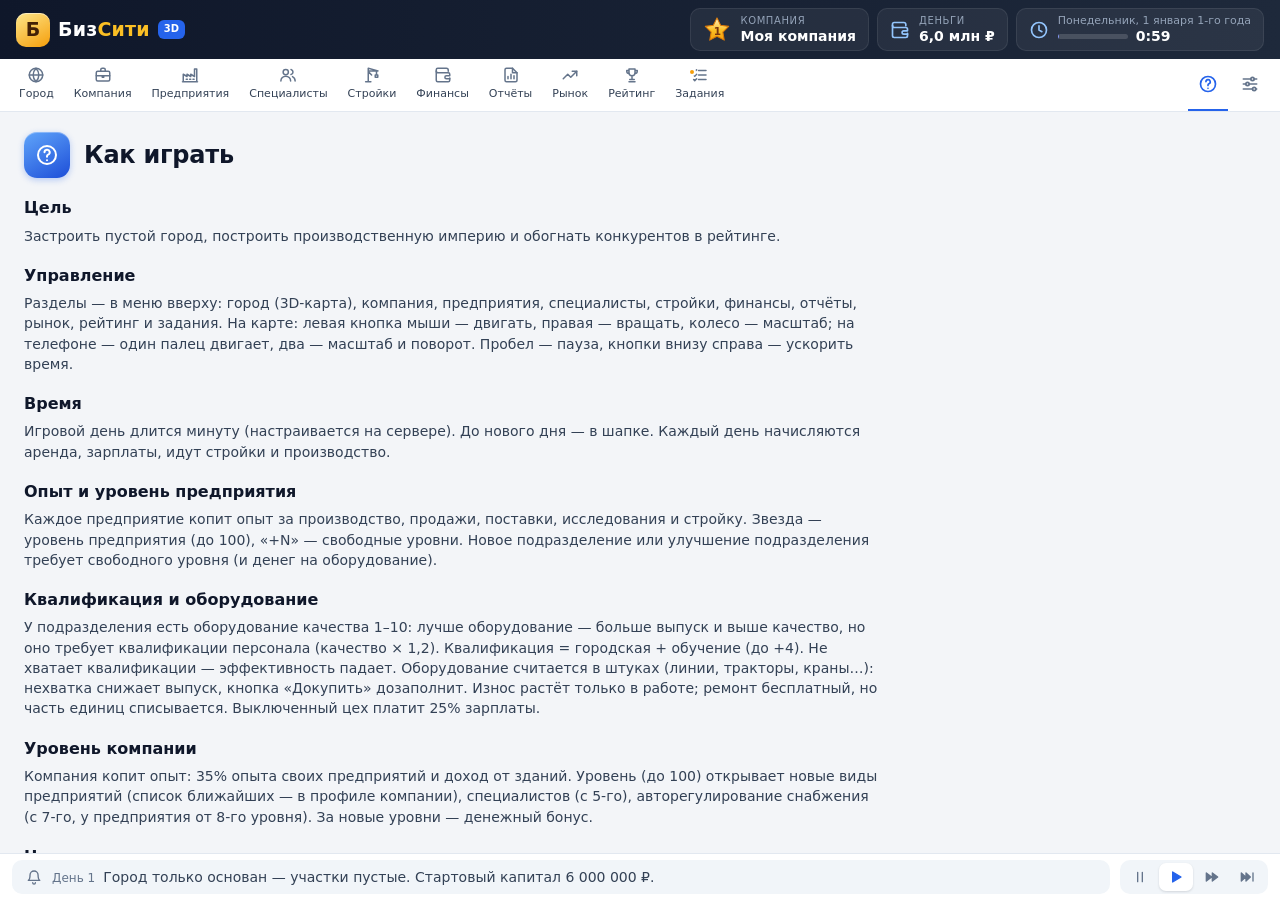
==== commit 9221538c: "BizCity: реальные цены, цепочки как в жизни, выбор поставщиков, оборудование как товар - Цены в рубл" ====
--- a/bizgame/index.html
+++ b/bizgame/index.html
@@ -30,7 +30,6 @@
       <button data-page="company" data-tab="finance" data-ic="wallet"><span>Финансы</span></button>
       <button data-page="company" data-tab="reports" data-ic="report"><span>Отчёты</span></button>
       <button data-page="market" data-ic="trend"><span>Рынок</span></button>
-      <button data-page="contracts" data-ic="truck"><span>Поставки</span></button>
       <button data-page="rating" data-ic="trophy"><span>Рейтинг</span></button>
       <button data-page="quests" data-ic="tasks"><span>Задания</span><em id="questDot"></em></button>
       <span class="grow"></span>
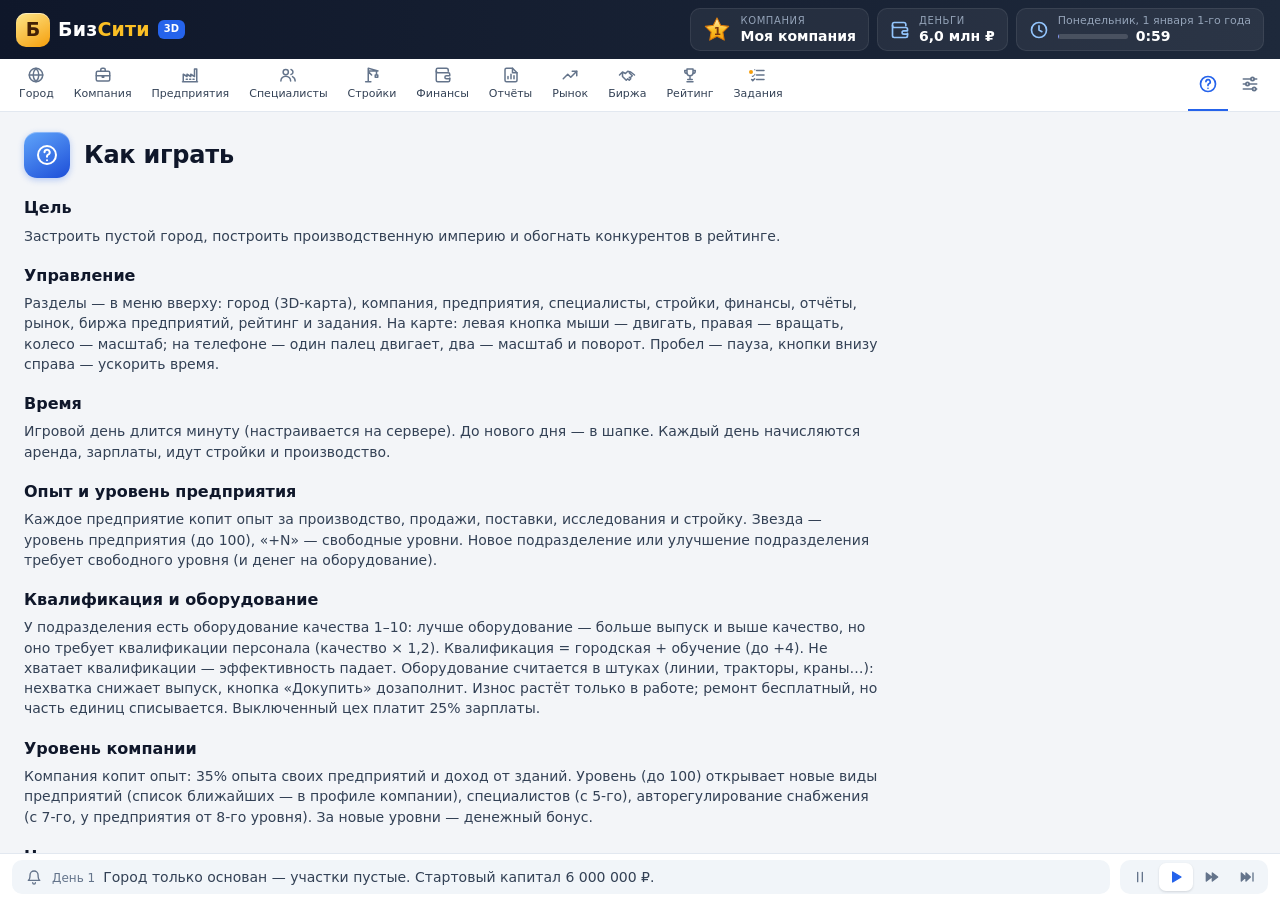
==== commit f6a71167: "BizCity: биржа предприятий — покупка и продажа между игроком и конкурентами - Конкуренты выставляют " ====
--- a/bizgame/index.html
+++ b/bizgame/index.html
@@ -30,6 +30,7 @@
       <button data-page="company" data-tab="finance" data-ic="wallet"><span>Финансы</span></button>
       <button data-page="company" data-tab="reports" data-ic="report"><span>Отчёты</span></button>
       <button data-page="market" data-ic="trend"><span>Рынок</span></button>
+      <button data-page="exchange" data-ic="handshake"><span>Биржа</span></button>
       <button data-page="rating" data-ic="trophy"><span>Рейтинг</span></button>
       <button data-page="quests" data-ic="tasks"><span>Задания</span><em id="questDot"></em></button>
       <span class="grow"></span>
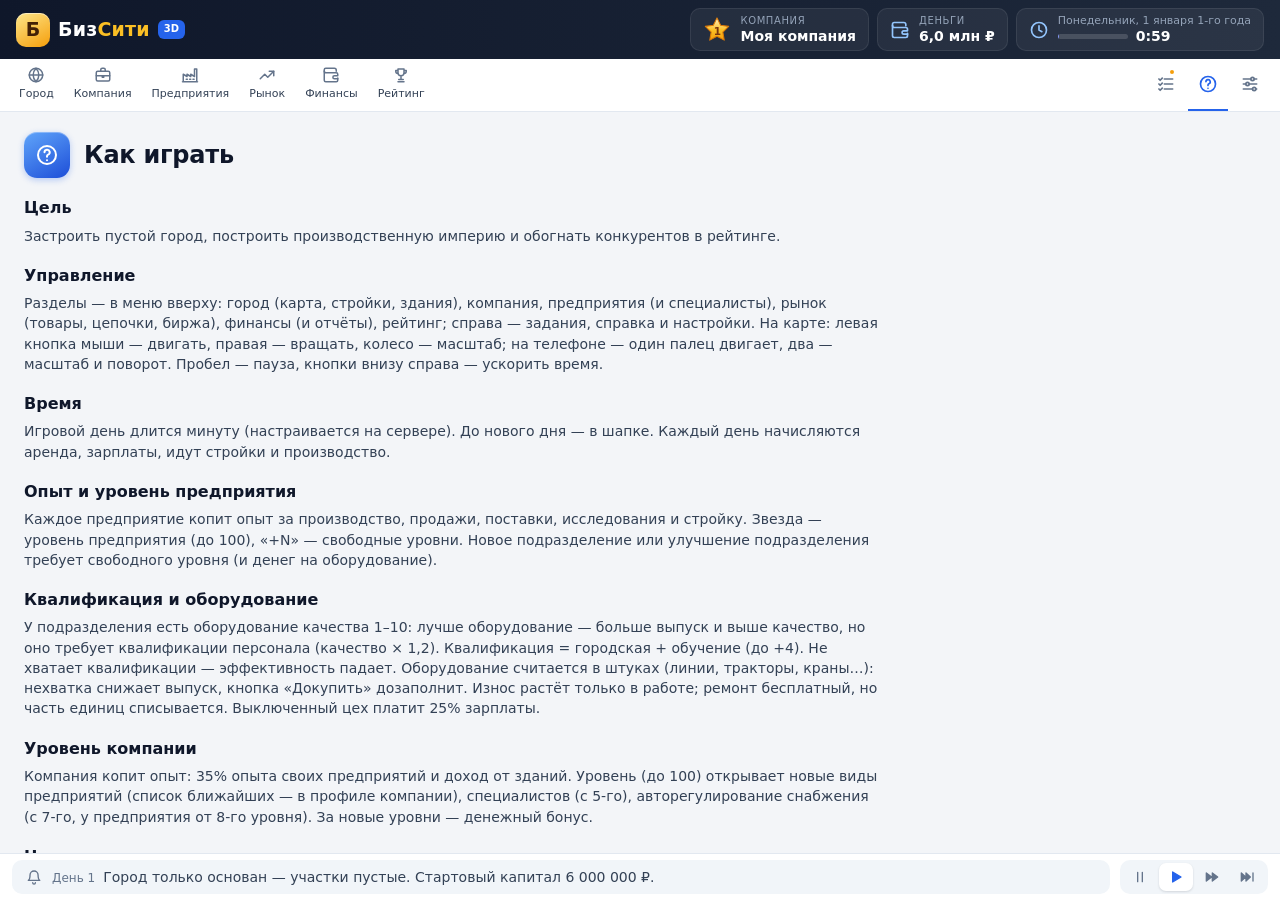
==== commit 39ef9cf7: "BizCity: минималистичный интерфейс и 3D-миниатюры предприятий и зданий - Меню из 6 разделов с подвкл" ====
--- a/bizgame/index.html
+++ b/bizgame/index.html
@@ -15,27 +15,23 @@
       <div class="stats">
         <div class="stat co" title="Компания и её уровень"><span class="star sm" id="compLvl">1</span><div><small>Компания</small><b id="hdrCompany">—</b></div></div>
         <div class="stat" title="Деньги на счёте" data-ic="wallet"><div><small>Деньги</small><b id="money">—</b></div></div>
-        <div class="stat hide-s" title="Капитал компании" data-ic="coins"><div><small>Капитал</small><b id="worth">—</b></div></div>
-        <div class="stat hide-s" title="Население города" data-ic="people"><div><small>Население</small><b id="pop">—</b></div></div>
+        <div class="stat" hidden title="Капитал компании" data-ic="coins"><div><small>Капитал</small><b id="worth">—</b></div></div>
+        <div class="stat" hidden title="Население города" data-ic="people"><div><small>Население</small><b id="pop">—</b></div></div>
         <div class="stat day" title="Игровая дата и время до нового дня" data-ic="clock"><div><small id="date">—</small><b><span class="daybar"><i id="dayBar"></i></span><span id="dayLeft">—</span></b></div></div>
       </div>
     </header>
 
     <nav id="toolbar">
-      <button data-page="city" data-ic="globe"><span>Город</span></button>
-      <button data-page="company" data-tab="main" data-ic="briefcase"><span>Компания</span></button>
-      <button data-page="company" data-tab="ent" data-ic="factory"><span>Предприятия</span></button>
-      <button data-page="company" data-tab="staff" data-ic="users"><span>Специалисты</span></button>
-      <button data-page="builds" data-ic="crane"><span>Стройки</span></button>
-      <button data-page="company" data-tab="finance" data-ic="wallet"><span>Финансы</span></button>
-      <button data-page="company" data-tab="reports" data-ic="report"><span>Отчёты</span></button>
-      <button data-page="market" data-ic="trend"><span>Рынок</span></button>
-      <button data-page="exchange" data-ic="handshake"><span>Биржа</span></button>
-      <button data-page="rating" data-ic="trophy"><span>Рейтинг</span></button>
-      <button data-page="quests" data-ic="tasks"><span>Задания</span><em id="questDot"></em></button>
+      <button data-page="city" data-nav="city" data-ic="globe"><span>Город</span></button>
+      <button data-page="company" data-tab="main" data-nav="company" data-ic="briefcase"><span>Компания</span></button>
+      <button data-page="company" data-tab="ent" data-nav="ent" data-ic="factory"><span>Предприятия</span></button>
+      <button data-page="market" data-nav="market" data-ic="trend"><span>Рынок</span></button>
+      <button data-page="company" data-tab="finance" data-nav="fin" data-ic="wallet"><span>Финансы</span></button>
+      <button data-page="rating" data-nav="rating" data-ic="trophy"><span>Рейтинг</span></button>
       <span class="grow"></span>
-      <button class="ico" data-page="help" data-ic="help" title="Как играть"></button>
-      <button class="ico" data-page="settings" data-ic="settings" title="Настройки"></button>
+      <button class="ico" data-page="quests" data-nav="quests" data-ic="tasks" title="Задания"><em id="questDot"></em></button>
+      <button class="ico" data-page="help" data-nav="help" data-ic="help" title="Как играть"></button>
+      <button class="ico" data-page="settings" data-nav="settings" data-ic="settings" title="Настройки"></button>
     </nav>
 
     <main id="main">
--- a/bizgame/style.css
+++ b/bizgame/style.css
@@ -389,3 +389,49 @@
   .mapframe { height: calc(100vh - 300px); min-height: 300px; }
   table.grid { display: block; overflow-x: auto; white-space: nowrap; font-size: 12px; }
 }
+
+/* ---------- минималистичные страницы ---------- */
+.stat[hidden] { display: none; }
+.kpis { display: grid; grid-template-columns: repeat(auto-fit, minmax(150px, 1fr)); gap: 10px; margin: 0 0 18px; }
+.kpi { background: #fff; border: 1px solid var(--line); border-radius: 12px; padding: 12px 14px; display: grid; gap: 4px; }
+.kpi small { font-size: 11.5px; color: var(--muted); }
+.kpi b { font-size: 20px; font-weight: 650; letter-spacing: -.01em; font-variant-numeric: tabular-nums; }
+.kpi .effbar { width: 100%; height: 4px; }
+.split { display: grid; grid-template-columns: minmax(0, 1.4fr) minmax(280px, 1fr); gap: 24px; align-items: start; }
+.split h3:first-child { margin-top: 0; }
+.split h3 a.hint { margin-left: 8px; font-weight: 400; }
+.boss-line { display: flex; align-items: center; gap: 10px; margin-top: 12px; }
+.lvlcard { display: flex; gap: 14px; align-items: center; padding: 14px; background: #fff; border: 1px solid var(--line); border-radius: 12px; margin-bottom: 14px; }
+.lvlcard .star { width: 54px; height: 54px; font-size: 16px; }
+.lvlcard .effbar.wide { width: 160px; }
+.hq { background: #fff; border: 1px solid var(--line); border-radius: 12px; padding: 4px 14px; }
+.hq h3 { margin: 12px 0 4px; }
+.dept .effbar { width: 100%; height: 4px; margin-top: 4px; }
+.dept:first-of-type { border-top: 0; }
+details.more { margin: 8px 0; color: var(--muted); font-size: 12.5px; }
+details.more summary { cursor: pointer; list-style: none; display: inline-flex; align-items: center; gap: 5px; color: var(--muted); user-select: none; }
+details.more summary::-webkit-details-marker, details.manage summary::-webkit-details-marker { display: none; }
+details.more summary:hover { color: var(--accent); }
+details.more[open] summary { margin-bottom: 4px; }
+details.more p { margin: 0; max-width: 900px; }
+details.manage { margin-top: 22px; background: #fff; border: 1px solid var(--line); border-radius: 12px; padding: 0 16px; }
+details.manage summary { cursor: pointer; list-style: none; display: flex; align-items: center; gap: 8px; padding: 13px 0; font-weight: 500; color: var(--text-2); }
+details.manage[open] { padding-bottom: 14px; }
+details.manage .box { background: var(--panel-2); box-shadow: none; }
+/* 3D-миниатюры */
+img.thumb { width: 96px; height: 96px; object-fit: contain; flex: none; image-rendering: auto; filter: drop-shadow(0 4px 6px rgba(15,23,42,.18)); }
+img.thumb.hd { width: 84px; height: 84px; margin: -10px 0; }
+img.thumb.sm { width: 64px; height: 64px; }
+img.thumb.side { display: block; width: 120px; height: 120px; margin: -6px auto 2px; }
+.cicon { position: relative; width: 96px; display: grid; place-items: center; }
+.cicon > .ti.sm { position: absolute; right: 2px; bottom: 4px; }
+.isotile img.thumb { width: 78px; height: 78px; }
+.bcard { display: inline-grid; justify-items: center; gap: 2px; width: 108px; padding: 6px 4px 8px; border: 1px solid var(--line); border-radius: 12px; background: #fff; cursor: pointer; font-size: 12px; color: var(--text-2); }
+.bcard:hover { border-color: var(--line-2); }
+.bcard.on { border-color: var(--accent); background: var(--accent-soft); color: var(--accent-2); box-shadow: 0 0 0 2px rgba(37,99,235,.15); }
+.bcard span { text-align: center; line-height: 1.2; }
+/* двухтоновые значки на плитках */
+.ti svg.i :is(path, rect, circle, ellipse) { fill: rgba(255, 255, 255, .22); }
+.ti { background: linear-gradient(155deg, color-mix(in srgb, var(--c) 55%, #fff), var(--c) 55%, color-mix(in srgb, var(--c) 80%, #000)); }
+@media (max-width: 1000px) { .split { grid-template-columns: 1fr; } }
+td.nw, .nw { white-space: nowrap; }
